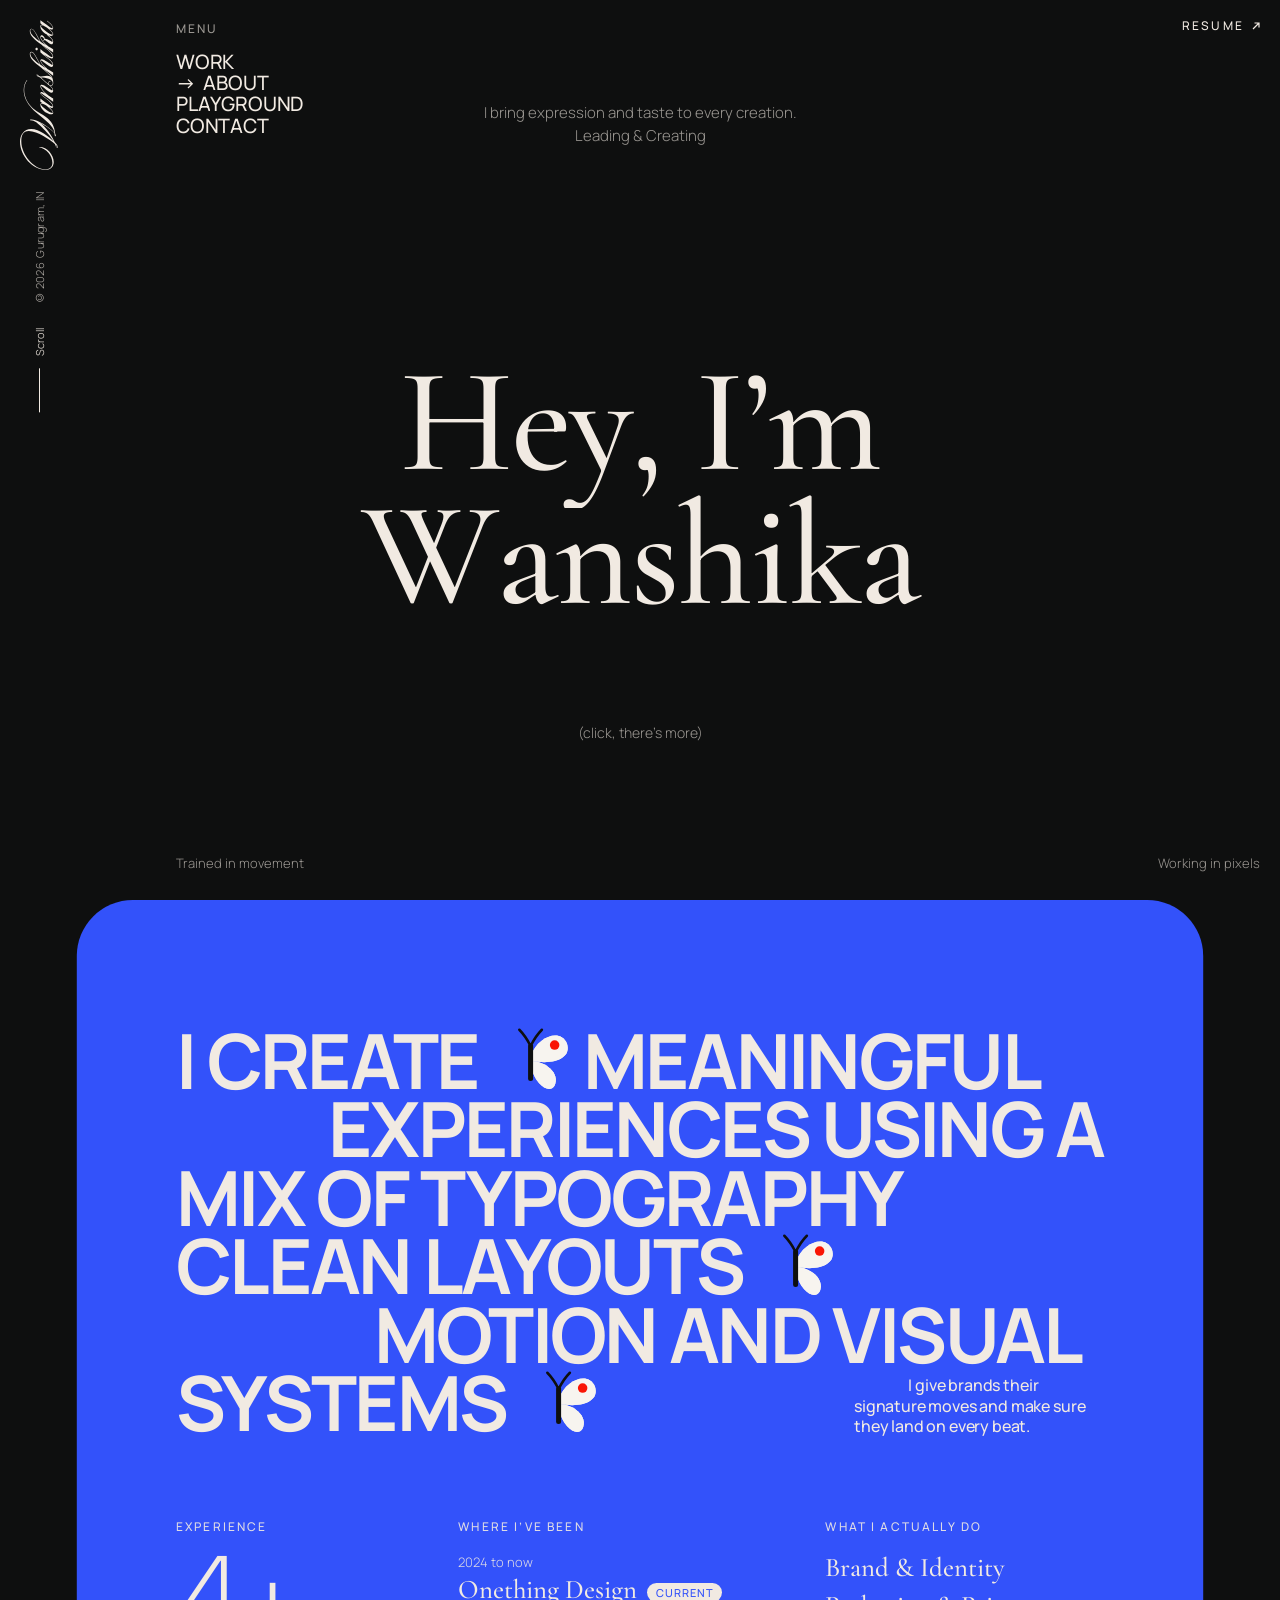
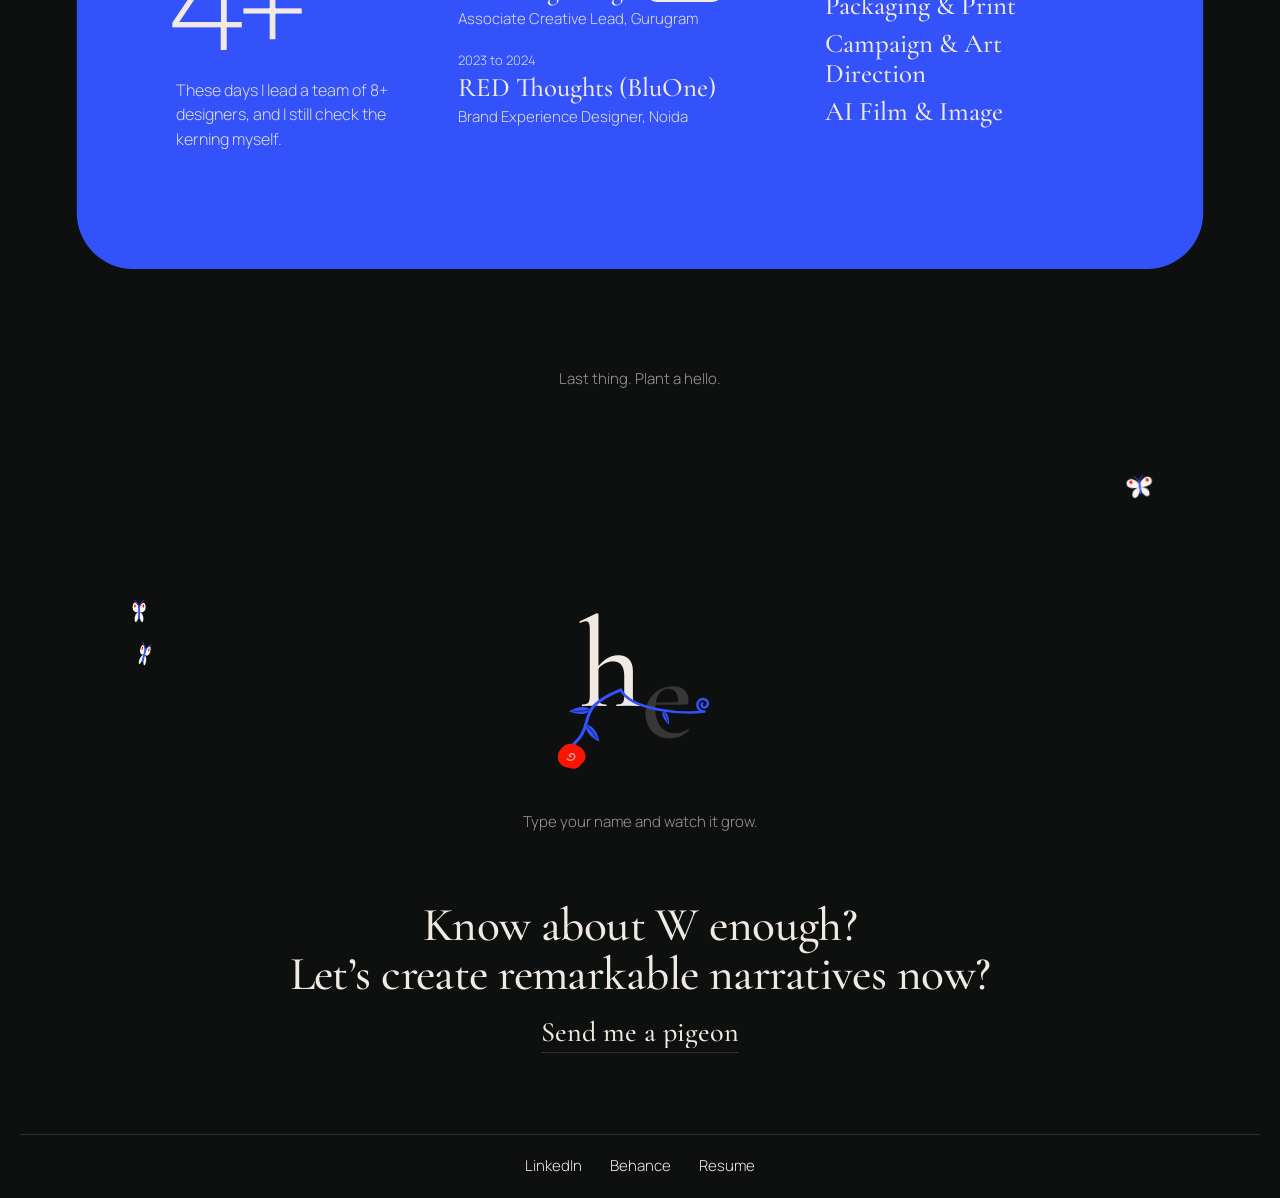
==== about/index.html @ 439b6d02 "New About page, linked from the homepage menu Adds /about with the hero line swap, the blue statemen" ====
<!doctype html>
<html lang="en">
<head>
<meta charset="utf-8">
<meta name="viewport" content="width=device-width, initial-scale=1, viewport-fit=cover">
<title>About Wanshika</title>
<meta name="description" content="Wanshika is a brand and visual identity designer, illustrator and dancer, based in Gurugram.">
<meta name="theme-color" content="#0E0F0F">
<link rel="preconnect" href="https://fonts.googleapis.com">
<link rel="preconnect" href="https://fonts.gstatic.com" crossorigin>
<link href="https://fonts.googleapis.com/css2?family=Cormorant+Garamond:ital,wght@0,400;0,500;1,400;1,500&family=DM+Sans:wght@200;300&family=Manrope:wght@300;400;500;700;800&display=swap" rel="stylesheet">
<style>
:root{
  --ink:#0E0F0F; --cream:#F1EAE2; --stone:#9E9E9E;
  --rose:#F91504; --petal:#FAB3AA; --vine:#3352FA; --rib:#18287F; --wing:#F7F4EF;
  --bg:var(--ink); --fg:var(--cream); --fg2:rgba(241,234,226,.62); --hair:rgba(241,234,226,.14);
  --serif:"Cormorant Garamond", "Iowan Old Style", Georgia, serif;
  --sans:"Manrope", "Helvetica Neue", Arial, sans-serif;
  --thin:"DM Sans", "Manrope", sans-serif;
  --ease:cubic-bezier(.65,0,.35,1); --out:cubic-bezier(.16,1,.3,1);
  --gut:20px; --col:13.75vw;
  color-scheme:dark;
}
*,*::before,*::after{box-sizing:border-box}
html{background:var(--bg)}
body{margin:0; background:var(--bg); color:var(--fg); font-family:var(--sans); font-weight:300; -webkit-font-smoothing:antialiased; overflow-x:hidden}
a{color:inherit; text-decoration:none}
button{font:inherit; color:inherit; background:none; border:0; padding:0; cursor:pointer; text-align:inherit}
:focus-visible{outline:1px solid var(--fg); outline-offset:6px}
p, h2, h3{margin:0}
.sr-only{position:absolute; width:1px; height:1px; overflow:hidden; clip:rect(0 0 0 0); white-space:nowrap}
.lbl{display:flex; align-items:center; gap:12px; font-size:12px; font-weight:500; text-transform:uppercase; letter-spacing:.18em; color:var(--fg2)}

/* ---------- chrome, same as the home page ---------- */
.rail{position:fixed; z-index:60; left:var(--gut); top:var(--gut); width:38px; display:flex; flex-direction:column; align-items:center; gap:22px; color:var(--cream); transition:color .35s}
.rail-mark{display:block; position:relative; width:38px; height:150px; color:inherit}
.rail-mark svg{position:absolute; left:0; top:0; width:150px; height:auto; transform-origin:top left; transform:rotate(-90deg) translateX(-100%)}
.rail-meta, .rail-scroll{writing-mode:vertical-rl; transform:rotate(180deg); font-size:11px; color:inherit; opacity:.7; white-space:nowrap; letter-spacing:.02em; line-height:1}
.rail-scroll{display:flex; align-items:center; gap:12px; opacity:1}
.rail-scroll i{display:block; width:1px; height:44px; background:linear-gradient(180deg, currentColor 50%, transparent 50%); background-size:1px 88px; animation:drip 2.4s var(--ease) infinite}
@keyframes drip{from{background-position:0 44px} to{background-position:0 -44px}}
.navwrap{position:absolute; z-index:60; left:var(--col); top:var(--gut)}
.bignav{margin-top:14px; display:grid; justify-items:start}
.bignav a, .bignav button{font-family:var(--sans); font-weight:500; font-size:clamp(16px,1.55vw,24px); text-transform:uppercase; line-height:1.04; letter-spacing:-.01em}
.bignav .on::before{content:"\2192\00a0\00a0"}
.resume{position:absolute; z-index:60; right:var(--gut); top:var(--gut); font-size:12px; font-weight:500; text-transform:uppercase; letter-spacing:.18em; display:flex; gap:8px; align-items:center}
.resume svg{width:8px; height:8px; transition:transform .5s var(--out)}
.resume:hover svg{transform:translate(2px,-2px)}
.mhead{display:none}
.roll{display:inline-flex; white-space:pre}
.roll .ch{display:inline-block; overflow:hidden; height:1.08em; line-height:1.08}
.roll .ch b{display:block; font-weight:inherit; transition:transform .55s var(--out); transition-delay:calc(var(--i) * 18ms)}
a:hover .roll .ch b, button:hover .roll .ch b, a:focus-visible .roll .ch b, button:focus-visible .roll .ch b{transform:translateY(-100%)}

/* ---------- 1. hero: one line, click it ---------- */
.hero{position:relative; min-height:100svh; display:grid; grid-template-rows:auto 1fr auto; justify-items:center; text-align:center; padding:calc(var(--gut) + 4px) var(--col) 28px}
.intro{margin-top:clamp(40px,8.5vh,88px); max-width:36ch; font-size:15px; line-height:1.55; color:var(--fg2)}
.stage{align-self:center; display:flex; flex-direction:column; align-items:center; padding:20px 0}
.swap{display:block; font-family:var(--serif); font-weight:500; font-size:clamp(44px, min(13.5vw, 16.5vh), 188px); line-height:.9; letter-spacing:-.015em; color:var(--fg)}
.swap-vis{display:flex; flex-direction:column; align-items:center; justify-content:center; min-height:2.9em}
.swap .ln{display:block; overflow:hidden; white-space:nowrap; padding:.07em .06em .12em; margin:-.07em 0 -.12em}
.swap .ch{display:inline-block; transform-origin:0 100%}
.hint{margin-top:18px; font-size:14px; color:var(--fg2); min-height:1.5em}
.corner{position:absolute; bottom:28px; font-size:13px; color:var(--fg2)}
.corner.l{left:var(--col)} .corner.r{right:var(--gut)}

/* ---------- 2. the colour flip ---------- */
.story{--fg:var(--cream); --fg2:rgba(241,234,226,.9); --ix:6vw; --rad:56px; position:relative; z-index:1; background:var(--vine); color:var(--fg); padding:14vh var(--col) 13vh; clip-path:inset(0 var(--ix) round var(--rad)); will-change:clip-path}
/* the statement: big staggered caps with butterflies sitting between the words, and a small note tucked at the end */
.st{position:relative}
.statement{font-family:var(--sans); font-weight:700; font-size:6vw; line-height:.9; letter-spacing:-.035em; text-transform:uppercase}
.statement .sl{display:block; width:max-content; white-space:nowrap}
.statement .i1{padding-left:2em} .statement .i2{padding-left:2.6em}
.bfly{display:inline-block; position:relative; width:1.12em; height:.72em; margin:0 -.04em; vertical-align:baseline; cursor:default}
.bfly svg{position:absolute; left:0; bottom:-.1em; width:100%; height:auto; overflow:visible; animation:hover 3.4s ease-in-out infinite; animation-delay:var(--d,0s)}
.bfly .wing{fill:var(--wing)} .bfly .spot{fill:var(--rose)}
.bfly .bd{fill:none; stroke:var(--ink); stroke-width:2; stroke-linecap:round}
.bfly .an{fill:none; stroke:var(--ink); stroke-width:1; stroke-linecap:round}
/* the one that flies down into the garden: it travels on its own layer, flapping fast */
.bfly.handoff{position:absolute; left:0; top:0; height:auto; margin:0; will-change:transform}
.bfly.handoff svg{position:static; display:block; animation:none}
.bfly.handoff .bd, .bfly.handoff .an{stroke:var(--vine)}
.bfly .wr, .bfly .wl{transform-box:view-box; transform-origin:0 0}
.bfly .wr{animation:flapR 2.6s ease-in-out infinite; animation-delay:var(--d,0s)}
.bfly .wl{animation:flapL 2.6s ease-in-out infinite; animation-delay:var(--d,0s)}
.bfly.fast .wr{animation-duration:.42s} .bfly.fast .wl{animation-duration:.42s}
@keyframes hover{0%,100%{transform:translateY(0) rotate(-7deg)} 50%{transform:translateY(-.09em) rotate(6deg)}}
/* a few quick beats, then a slow rest with the wings open, like they're perched */
@keyframes flapR{0%,36%,100%{transform:scaleX(1)} 6%,18%,30%{transform:scaleX(.16)} 12%,24%{transform:scaleX(1)} 68%{transform:scaleX(.62)}}
@keyframes flapL{0%,36%,100%{transform:scaleX(-1)} 6%,18%,30%{transform:scaleX(-.16)} 12%,24%{transform:scaleX(-1)} 68%{transform:scaleX(-.62)}}
.sub{position:absolute; right:0; bottom:0; width:min(25ch, 27%); font-family:var(--sans); font-weight:500; font-size:clamp(15px,1.25vw,21px); line-height:1.28; letter-spacing:-.01em; text-indent:3.4em}
.facts{display:grid; grid-template-columns:1fr 1.35fr 1.15fr; gap:40px; margin-top:clamp(56px,9vh,100px)}
.facts h3{margin:0 0 18px}
.years{font-family:var(--thin); font-weight:200; font-size:clamp(104px,10.5vw,180px); line-height:.78; letter-spacing:-.05em; margin-left:-.05em}
.years-note{margin-top:20px; max-width:26ch; font-size:16px; line-height:1.55; color:var(--fg2)}
.jobs, .does{list-style:none; margin:0; padding:0}
.jobs li + li{margin-top:22px}
.when{display:block; font-size:13px; color:var(--fg2); margin-bottom:5px}
.co{display:block; font-family:var(--serif); font-weight:500; font-size:clamp(26px,2.1vw,32px); line-height:1.05}
.role{display:block; font-size:15px; color:var(--fg2); margin-top:4px}
.now{display:inline-block; vertical-align:middle; margin-left:10px; font-family:var(--sans); font-size:11px; font-weight:500; letter-spacing:.08em; text-transform:uppercase; padding:4px 9px 3px; border-radius:99px; background:var(--cream); color:var(--vine)}
.does li{font-family:var(--serif); font-weight:500; font-size:clamp(26px,2.1vw,32px); line-height:1.12}
.does li + li{margin-top:8px}

/* ---------- 3. type garden, then goodbye ---------- */
.garden{position:relative; display:flex; flex-direction:column; align-items:center; text-align:center; padding:11vh var(--col) 0}
.g-lead{font-size:15px; color:var(--fg2)}
.bed{position:relative; width:100%; max-width:1180px; height:clamp(260px,46vh,440px); margin-top:6px; display:flex; align-items:flex-end; justify-content:center; cursor:text}
.word{position:relative; z-index:1; display:flex; align-items:center; white-space:nowrap; font-family:var(--serif); font-weight:500; font-size:1em; line-height:1; letter-spacing:-.01em; color:var(--fg); padding-top:.25em}
.gl{display:inline-block}
.gl.sp{width:.26em}
.ph{color:var(--fg2); opacity:.55; font-style:italic; font-weight:400}
.caret{display:inline-block; width:2px; height:.7em; margin-left:.05em; background:var(--cream); opacity:0}
.bed.focus .caret{animation:caret 1.05s steps(1) infinite}
@keyframes caret{0%,55%{opacity:1} 56%,100%{opacity:0}}
.plot{position:relative; font-size:clamp(60px,10vw,160px); margin-bottom:.62em}
.growth{position:absolute; left:0; top:0; width:1px; height:1px; overflow:visible; pointer-events:none; z-index:2}
.growth .stem{fill:none; stroke:var(--vine); stroke-linecap:round; stroke-linejoin:round}
.growth .leaf{fill:var(--vine)}
.growth .rib{fill:none; stroke:var(--rib); stroke-linecap:round}
.growth .petal{fill:var(--rose)}
.growth .line{fill:none; stroke:var(--petal); stroke-linecap:round; stroke-linejoin:round}
.flies{position:absolute; inset:0; width:100%; height:100%; overflow:visible; pointer-events:none; z-index:4}
.flies .wing{fill:var(--wing)}
.flies .spot{fill:var(--rose)}
.flies .body{fill:none; stroke:var(--vine); stroke-width:2; stroke-linecap:round}
.flies .ant{fill:none; stroke:var(--vine); stroke-width:1; stroke-linecap:round}
.g-input{position:absolute; inset:0; z-index:5; width:100%; height:100%; opacity:0; border:0; padding:0; font-size:16px; background:transparent; color:transparent; caret-color:transparent; cursor:text}
.g-hint{margin-top:2px; font-size:15px; color:var(--fg2); min-height:1.5em}
.g-ask{margin-top:clamp(44px,7.5vh,76px); font-family:var(--serif); font-weight:500; font-size:clamp(30px,3.7vw,56px); line-height:1.04; letter-spacing:-.012em}
.pigeon{margin-top:18px; font-family:var(--serif); font-weight:500; font-size:clamp(24px,2.2vw,32px); line-height:1.1; border-bottom:1px solid var(--hair); padding-bottom:4px; transition:border-color .3s}
.pigeon:hover{border-color:var(--fg)}
.gfoot{width:calc(100% + 2 * var(--col) - 2 * var(--gut)); margin-top:clamp(56px,9vh,92px); display:flex; justify-content:center; padding:20px 0 calc(22px + env(safe-area-inset-bottom,0px)); border-top:1px solid var(--hair); font-size:15px}
.gfoot .links{display:flex; gap:28px}

/* ---------- click pops: one mudra per click ---------- */
.pops{position:fixed; inset:0; z-index:150; pointer-events:none; overflow:hidden}
.pop{position:absolute; left:0; top:0; width:clamp(96px,10vw,150px); aspect-ratio:1; background:var(--cream); -webkit-mask:var(--m) center/contain no-repeat; mask:var(--m) center/contain no-repeat}

/* ---------- the cursor: the blinking eyes ---------- */
html.eyes, html.eyes *{cursor:none !important}
#cursor{position:fixed; left:0; top:0; z-index:200; pointer-events:none; width:52px; margin:-11px 0 0 -26px; opacity:0; transition:opacity .3s; display:none}
html.eyes #cursor{display:block}
#cursor.seen{opacity:1}
#cursor .eyes{display:block; width:100%; height:auto; overflow:visible; transform-origin:50% 50%; transform:scale(var(--s,1)); transition:transform .5s var(--out); filter:drop-shadow(0 2px 6px rgba(0,0,0,.45))}
#cursor .white{fill:var(--cream); stroke:var(--ink); stroke-width:1.4}
#cursor .iris{fill:var(--ink)}
#cursor .glint{fill:var(--cream)}
#cursor .lid{transform-box:fill-box; transform-origin:50% 50%; transition:transform .25s var(--out)}
#cursor.blink .lid{animation:blink .2s ease-in-out}
@keyframes blink{0%,100%{transform:scaleY(var(--open,1))} 45%,55%{transform:scaleY(.06)}}
#cursor .pupil{transition:r .3s var(--out)}
#cursor span{position:absolute; left:50%; top:100%; translate:-50% 0; margin-top:18px; font-size:12px; font-weight:500; letter-spacing:.06em; text-transform:uppercase; color:var(--ink); background:var(--cream); padding:5px 10px 4px; border-radius:99px; opacity:0; transition:opacity .3s, margin .4s var(--out); white-space:nowrap}
#cursor.mail span{text-transform:none; letter-spacing:.01em; font-size:13px}
#cursor.say{--s:1.3} #cursor.say span{opacity:1; margin-top:26px}
#cursor.link{--s:1.25; --open:.55} #cursor.link .lid{transform:scaleY(.55)}
#cursor.down{--s:.85}
@media (hover:none), (pointer:coarse){ #cursor{display:none !important} }

/* ---------- phones ---------- */
@media (max-width:820px){
  :root{--col:var(--gut)}
  .rail, .navwrap, .resume{display:none}
  .mhead{display:flex; position:absolute; z-index:60; left:var(--gut); right:var(--gut); top:calc(16px + env(safe-area-inset-top,0px)); justify-content:space-between; align-items:center}
  .mhead .mmark{width:108px; color:var(--fg)} .mhead .mmark svg{display:block; width:100%; height:auto}
  .mhead nav{display:flex; gap:20px; font-size:14px; font-weight:500; text-transform:uppercase; letter-spacing:.08em}
  .hero{padding-top:64px}
  .intro{margin-top:40px}
  .corner{bottom:20px; font-size:12px}
  .story{padding:12vh var(--gut) 11vh}
  .sub{position:static; width:auto; max-width:24ch; margin:26px 0 0 auto; font-size:16px}
  .statement .i1{padding-left:1em} .statement .i2{padding-left:1.3em}
  .facts{grid-template-columns:1fr; gap:44px}
  .garden{padding-top:9vh}
  .bed{height:clamp(230px,36vh,320px)}
  .gfoot{width:100%}
}

@media (prefers-reduced-motion: reduce){
  *,*::before,*::after{transition-duration:.01ms !important; animation:none !important; transition-delay:0s !important}
}
</style>
<style>.m-suchi{--m:url([data-uri])}
.m-shikhara{--m:url([data-uri])}
.m-pushpaputa{--m:url([data-uri])}
.m-green{--m:url([data-uri])}
.m-kapittha{--m:url([data-uri])}
.m-arala{--m:url([data-uri])}
.m-cross{--m:url([data-uri])}
.m-mukula{--m:url([data-uri])}
</style>
</head>
<body>

<div class="rail">
  <a href="/" class="rail-mark" aria-label="Wanshika, back to work" data-wm></a>
  <span class="rail-meta">&copy; 2026 &nbsp;Gurugram, IN</span>
  <span class="rail-scroll" aria-hidden="true"><i></i>Scroll</span>
</div>

<div class="navwrap">
  <span class="lbl">Menu</span>
  <nav class="bignav" aria-label="Main">
    <a href="/"><span class="roll" data-roll="Work"></span></a>
    <a href="#top" class="on" aria-current="page">About</a>
    <button type="button" class="soon" data-cursor="Soon"><span class="roll" data-roll="Playground"></span></button>
    <a href="#contact"><span class="roll" data-roll="Contact"></span></a>
  </nav>
</div>
<a class="resume" href="#" data-link="resume"><span class="roll" data-roll="Resume"></span><svg viewBox="0 0 8 8" fill="none" stroke="currentColor" stroke-width="1.2" aria-hidden="true"><path d="M1 7 7 1M2.5 1H7v4.5"/></svg></a>

<div class="mhead">
  <a href="/" class="mmark" aria-label="Wanshika, back to work" data-wm></a>
  <nav aria-label="Main"><a href="/">Work</a><a href="#" data-link="resume">Resume</a></nav>
</div>

<main>

  <section class="hero" id="top" aria-label="Hello">
    <p class="intro">I bring expression and taste to every creation.<br>Leading &amp; Creating</p>
    <div class="stage">
      <button type="button" class="swap" id="swap" data-cursor="Click" aria-describedby="hint">
        <span class="swap-vis" id="swapVis" aria-hidden="true"></span>
        <span class="sr-only" id="swapLive" aria-live="polite">Hey, I’m Wanshika</span>
      </button>
      <p class="hint" id="hint">(click, there’s more)</p>
    </div>
    <p class="corner l">Trained in movement</p>
    <p class="corner r">Working in pixels</p>
  </section>

  <section class="story" id="story" aria-labelledby="statement">
    <div class="st">
      <h2 class="statement" id="statement">
        <span class="sr-only">I create meaningful experiences using a mix of typography, clean layouts, motion and visual systems.</span>
        <span aria-hidden="true">
          <span class="sl">I create <span class="bfly" data-bfly style="--d:-.3s"></span> meaningful</span>
          <span class="sl i1">experiences using a</span>
          <span class="sl">mix of typography</span>
          <span class="sl">clean layouts <span class="bfly" data-bfly style="--d:-1.4s"></span></span>
          <span class="sl i2">motion and visual</span>
          <span class="sl">systems <span class="bfly" data-bfly style="--d:-2.1s"></span></span>
        </span>
      </h2>
      <p class="sub">I give brands their signature moves and make sure they land on every beat.</p>
    </div>

    <div class="facts">
      <div>
        <h3 class="lbl">Experience</h3>
        <p class="years" aria-label="4 plus years">4+</p>
        <p class="years-note">These days I lead a team of 8+ designers, and I still check the kerning myself.</p>
      </div>
      <div>
        <h3 class="lbl">Where I’ve been</h3>
        <ul class="jobs">
          <li><span class="when">2024 to now</span><span class="co">Onething Design<span class="now">Current</span></span><span class="role">Associate Creative Lead, Gurugram</span></li>
          <li><span class="when">2023 to 2024</span><span class="co">RED Thoughts (BluOne)</span><span class="role">Brand Experience Designer, Noida</span></li>
        </ul>
      </div>
      <div>
        <h3 class="lbl">What I actually do</h3>
        <ul class="does">
          <li>Brand &amp; Identity</li>
          <li>Packaging &amp; Print</li>
          <li>Campaign &amp; Art Direction</li>
          <li>AI Film &amp; Image</li>
        </ul>
      </div>
    </div>
  </section>

  <section class="garden" id="contact" aria-labelledby="gAsk">
    <p class="g-lead">Last thing. Plant a hello.</p>
    <div class="bed" id="bed" data-cursor="Type">
      <div class="plot" id="plot">
        <div class="word" id="word" aria-hidden="true"><span class="caret" id="caret"></span></div>
        <svg class="growth" id="growth" aria-hidden="true"></svg>
      </div>
      <svg class="flies" id="flies" aria-hidden="true"></svg>
      <input class="g-input" id="gInput" type="text" maxlength="16" autocomplete="off" autocapitalize="words" spellcheck="false" enterkeyhint="send" aria-label="Type your name and watch it grow">
    </div>
    <p class="g-hint" id="gHint" aria-live="polite">Type your name and watch it grow.</p>
    <h2 class="g-ask" id="gAsk">Know about W enough?<br>Let’s create remarkable narratives now?</h2>
    <a class="pigeon" id="pigeon" href="mailto:arorawanshika@gmail.com" data-cursor="arorawanshika@gmail.com"><span class="roll" data-roll="Send me a pigeon"></span></a>
    <footer class="gfoot">
      <div class="links"><a href="#" data-link="linkedin"><span class="roll" data-roll="LinkedIn"></span></a><a href="#" data-link="behance"><span class="roll" data-roll="Behance"></span></a><a href="#" data-link="resume"><span class="roll" data-roll="Resume"></span></a></div>
    </footer>
  </section>

</main>

<div class="pops" id="pops" aria-hidden="true"></div>

<div id="cursor" aria-hidden="true">
  <svg class="eyes" viewBox="0 0 64 28">
    <defs>
      <clipPath id="eyeL"><path d="M3 14Q16 1 29 14Q16 27 3 14Z"/></clipPath>
      <clipPath id="eyeR"><path d="M35 14Q48 1 61 14Q48 27 35 14Z"/></clipPath>
    </defs>
    <g class="lid">
      <path class="white" d="M3 14Q16 1 29 14Q16 27 3 14Z"/>
      <g clip-path="url(#eyeL)"><g class="look"><circle class="iris pupil" cx="16" cy="14" r="5.4"/><circle class="glint" cx="17.9" cy="12.1" r="1.5"/></g></g>
    </g>
    <g class="lid">
      <path class="white" d="M35 14Q48 1 61 14Q48 27 35 14Z"/>
      <g clip-path="url(#eyeR)"><g class="look"><circle class="iris pupil" cx="48" cy="14" r="5.4"/><circle class="glint" cx="49.9" cy="12.1" r="1.5"/></g></g>
    </g>
  </svg>
  <span>Click</span>
</div>

<template id="wmTpl"><svg viewBox="0 0 682 173" fill="none" xmlns="http://www.w3.org/2000/svg" aria-hidden="true"><path fill="currentColor" d="M103.505 170.566C105.676 170.566 109.789 167.253 114.473 162.455C114.016 162.684 113.33 162.912 112.873 163.026L111.845 163.369C109.56 164.169 102.706 166.911 102.706 169.995C102.706 170.452 103.048 170.566 103.505 170.566ZM157.2 161.655C158.799 161.655 160.856 160.856 163.255 159.256C160.742 159.485 156.172 160.056 156.172 161.427C156.172 161.655 156.857 161.655 157.2 161.655ZM128.182 -6.43298e-05C158.228 -6.43298e-05 186.218 17.365 186.218 50.7243C186.218 88.3106 149.888 132.637 131.152 152.402C151.716 140.977 177.193 116.986 193.644 100.649C211.809 82.8269 226.318 64.7764 226.318 48.8964C226.318 48.211 226.089 46.7258 225.975 45.1264L228.031 44.8979C228.831 47.6397 229.06 50.2673 229.06 53.1235C229.06 74.4871 209.638 105.219 199.013 121.441C194.444 128.182 180.963 146.461 169.881 156.629C185.647 154.23 199.47 143.719 212.608 130.695C225.175 118.357 235.457 105.219 245.511 92.6519C265.389 67.6325 288.238 41.1278 320.112 26.2761C333.136 20.6781 349.13 16.7938 363.525 16.7938C379.633 16.7938 395.627 21.3636 409.451 31.5313L407.966 33.1307C394.828 23.3057 379.176 18.9645 363.411 18.9645C348.902 18.9645 334.278 22.7345 321.026 28.6752C288.124 43.2985 270.644 70.717 255.564 95.1653C250.994 102.705 245.739 110.931 240.827 117.9C223.119 142.234 197.3 158.342 166.796 159.256C163.141 161.998 159.942 163.712 157.314 163.712C155.943 163.712 154.001 163.255 154.001 161.427C154.001 157.657 162.227 157.2 165.083 157.086H166.111C177.764 147.489 193.073 126.354 197.3 120.185C202.098 112.873 209.981 100.421 215.921 88.8819C211.694 95.6223 206.553 102.248 200.499 108.189C182.334 126.125 149.774 148.632 125.669 158.228C120.985 162.912 109.903 172.623 103.505 172.623C101.906 172.623 100.535 171.709 100.535 169.995C100.535 165.768 107.275 162.569 111.045 161.198C113.216 160.399 115.615 159.599 117.9 158.571C135.151 138.807 176.85 78.5999 176.85 40.4424C176.85 13.0238 155.258 5.94064 129.896 5.94064C71.4026 5.94064 2.62768 61.9202 2.62768 118.014C2.62768 135.722 15.0803 147.375 32.5596 147.375C63.8625 147.375 98.25 119.042 103.048 86.9397L104.191 87.054V88.4249C104.191 88.8819 104.305 89.2246 104.305 89.5673C104.305 123.384 68.4323 153.43 35.8727 153.43C15.7658 153.43 6.84334e-05 140.406 6.84334e-05 118.014C6.84334e-05 57.6932 63.8625 -6.43298e-05 128.182 -6.43298e-05ZM311.852 133.323C314.822 129.896 318.364 125.668 321.334 121.898L322.819 123.612C319.849 127.382 316.536 131.723 313.565 134.808C305.568 143.719 297.228 150.802 290.374 150.802C284.319 150.802 282.377 147.946 282.377 143.833C282.377 140.634 283.976 136.407 285.918 132.295C281.577 137.207 277.236 141.663 273.009 144.976C268.325 148.632 264.212 151.031 260.785 151.031C255.529 151.031 253.359 146.689 253.359 141.434C253.359 133.666 258.614 121.784 263.983 113.559C272.552 102.248 285.347 92.4234 296.657 92.4234C301.227 92.4234 303.855 94.5941 303.855 99.0496C303.855 99.9635 303.74 101.334 303.512 102.705L310.367 92.6519H324.99L311.852 110.017C306.14 117.557 300.542 125.326 295.286 132.98C292.887 136.407 288.546 142.919 288.546 146.461C288.546 147.603 289.231 148.403 290.945 148.403C296.771 148.403 304.197 141.891 311.852 133.323ZM271.752 143.262C276.55 139.264 281.92 133.78 286.946 127.611C291.174 122.698 294.944 116.872 297.8 111.388C299.628 107.961 301.684 103.391 301.684 99.0496C301.684 97.2217 300.884 94.9368 298.599 94.9368C291.859 94.9368 279.863 110.817 272.78 120.527C265.012 131.609 258.957 142.691 258.957 147.146C258.957 148.289 259.756 148.746 260.785 148.746C263.526 148.746 267.411 146.689 271.752 143.262ZM393.756 121.898L395.241 123.612L392.271 127.382C389.643 130.695 386.901 134.008 384.274 136.864C376.733 144.861 369.422 150.802 362.91 150.802C354.57 150.802 351.714 147.832 351.714 143.148C351.714 137.093 358.226 128.068 365.081 119.271L370.222 112.759C376.276 105.219 381.532 98.5926 381.532 95.8508C381.532 95.1653 380.96 94.9368 380.275 94.9368C374.449 94.9368 365.309 102.363 360.739 106.247C353.313 112.987 345.316 122.013 340.975 127.039L340.29 127.839V127.725C334.349 137.321 328.065 146.575 325.095 150.802H310.7L311.843 148.974L317.555 141.091L332.064 121.213C338.347 112.188 345.545 101.563 347.715 97.7929C348.058 97.2217 348.515 96.0792 348.515 95.508C348.515 95.2795 348.287 94.9368 347.715 94.9368C345.431 94.9368 340.518 100.649 334.463 108.532L321.896 124.755L320.411 123.041C322.239 120.756 324.295 118.014 326.009 115.729L332.864 107.047C339.033 99.1638 344.174 92.6519 348.401 92.6519C352.057 92.6519 354.227 95.051 354.227 98.8211C354.227 102.134 350.914 109.332 346.573 117.329C350.229 113.33 355.027 108.418 359.597 104.419C364.624 99.9635 373.649 92.6519 380.96 92.6519C384.502 92.6519 387.358 94.9368 387.358 98.8211C387.358 104.876 381.303 114.93 375.02 124.526C373.992 126.011 372.963 127.496 372.049 128.982C366.794 136.979 362.11 144.062 362.11 147.146C362.11 147.946 362.453 148.403 363.367 148.403C368.736 148.403 375.591 142.919 382.56 135.265C386.101 131.381 390.214 126.468 393.756 121.898ZM395.445 151.259C389.39 151.259 381.85 148.175 381.85 140.292C381.85 134.123 386.991 127.839 393.96 127.839C399.558 127.839 404.128 131.381 404.128 138.578H402.072C402.072 132.752 398.187 129.896 393.96 129.896C388.705 129.896 384.021 134.808 384.021 140.292C384.021 144.976 388.134 149.089 395.445 149.089C414.067 149.089 420.008 116.415 420.351 95.508C417.951 98.1356 415.552 100.992 413.153 103.505L394.303 124.755L392.818 123.041C400.129 114.473 405.727 108.189 410.64 102.82L420.579 91.738C421.15 84.1979 427.091 75.4011 432.689 75.4011C433.717 75.4011 434.288 76.0865 434.288 77.229C434.288 79.8566 430.747 83.9694 427.776 87.7394C426.52 89.2246 425.606 90.5955 424.692 91.8522C424.806 95.508 425.492 100.535 426.177 105.219C427.091 111.045 428.005 117.557 428.005 123.384C428.005 131.381 423.892 139.949 417.723 145.204C424.349 141.891 431.318 135.836 435.774 130.809L439.429 126.582L443.428 121.898L444.913 123.612C443.085 125.897 440.686 128.639 438.744 130.809L437.487 132.295C425.949 144.861 417.266 151.259 395.445 151.259ZM426.177 86.3685C428.576 83.2839 431.889 79.2854 432.232 77.6859C429.49 78.0287 425.72 83.5124 424.92 88.0822C425.377 87.6252 425.72 86.9397 426.177 86.3685ZM477.766 93.6801L477.995 93.5659C475.71 96.9932 473.425 100.877 470.569 105.562L464.171 116.072C467.713 112.302 471.711 108.075 475.938 104.419C481.079 99.9635 490.105 92.6519 497.416 92.6519C500.844 92.6519 503.814 94.9368 503.814 98.8211C503.814 104.762 497.988 114.358 491.933 123.726L489.191 127.953C483.821 136.179 478.566 144.176 478.452 147.261C478.452 148.06 478.909 148.403 479.823 148.403C484.735 148.403 491.476 143.262 497.988 136.407C501.758 132.409 506.213 126.925 510.212 121.898L511.697 123.612C507.812 128.41 503.357 134.008 499.587 137.893C492.732 145.09 485.306 150.802 479.251 150.802C471.254 150.802 468.17 148.06 468.17 143.605C468.17 136.864 475.024 127.611 481.879 118.7L486.335 113.102C491.476 106.59 497.873 98.2499 497.873 95.8508C497.873 95.1653 497.302 94.9368 496.731 94.9368C490.904 94.9368 481.765 102.363 477.195 106.247C470.34 112.416 463.829 119.728 459.373 124.64V124.526C454.346 134.008 448.748 143.376 443.379 150.802H428.527L431.155 147.603C438.124 138.235 445.207 127.725 451.947 117.443C455.489 112.073 456.86 110.246 460.63 104.533C456.974 108.532 453.432 112.987 449.776 117.557L447.492 120.413L446.349 121.898V121.784C445.778 122.584 444.521 123.955 443.95 124.755L442.465 123.041L447.492 116.757C453.775 109.103 460.173 100.992 465.085 97.1074C487.591 64.7764 508.498 44.5551 526.092 44.5551C530.776 44.5551 537.516 45.5833 537.516 51.8668C537.516 60.5493 523.35 68.8891 516.381 72.7734L498.673 82.3699C491.133 86.3685 483.707 90.2528 477.766 93.6801ZM515.467 71.0598C520.951 68.0894 535.46 59.7496 535.46 51.7525C535.46 48.4394 531.575 46.9543 528.376 46.9543C513.639 46.9543 492.961 70.8313 480.508 89.9101C486.792 86.3685 494.332 82.3699 501.986 78.2572C506.556 75.7438 511.354 73.3447 515.467 71.0598ZM550.307 70.2601C553.506 70.2601 556.019 72.545 556.019 75.5153C556.019 78.5999 553.506 80.8848 550.307 80.8848C547.108 80.8848 544.595 78.5999 544.595 75.5153C544.595 72.545 547.108 70.2601 550.307 70.2601ZM535.227 92.6519H549.85L544.709 99.3923C542.081 102.82 539.339 106.247 536.712 109.789C531 117.443 525.287 125.211 520.032 132.98C517.633 136.407 513.292 142.805 513.292 146.232C513.292 147.603 513.977 148.403 516.719 148.403C522.546 148.403 531 141.777 538.997 133.209C541.967 129.896 545.509 125.897 548.593 121.898L550.078 123.612C547.108 127.268 543.795 131.381 540.71 134.694C532.142 143.833 523.117 150.802 516.262 150.802C509.179 150.802 507.123 147.946 507.123 143.948C507.123 139.606 509.864 133.666 512.378 128.982C515.805 122.584 518.775 117.443 527.23 104.533C524.031 108.303 520.718 112.416 517.519 116.415L510.778 124.755L509.293 123.041C518.775 111.388 530.543 97.1074 535.227 92.6519ZM573.377 109.674L567.893 118.814C571.892 114.473 577.147 108.875 582.174 104.419C587.201 100.078 596.454 92.6519 603.423 92.6519C610.164 92.6519 612.791 95.2795 612.791 98.7069C612.791 104.533 604.451 112.645 596.683 112.645C596.112 112.645 596.569 112.759 595.997 112.645C596.34 113.33 596.454 114.13 596.454 114.93C596.454 120.299 593.027 127.268 589.828 132.866L587.315 137.207C585.03 141.32 582.859 144.861 582.859 146.918C582.859 147.832 583.545 148.403 585.03 148.403C590.057 148.403 596.34 143.491 602.966 136.636C606.965 132.409 611.192 127.268 615.419 121.898L616.904 123.612C612.449 129.21 608.107 134.58 604.68 138.235C597.597 145.547 590.856 150.802 584.459 150.802C574.634 150.802 571.321 147.946 571.321 143.833C571.435 139.378 575.548 133.437 580.117 127.725L582.859 124.298C587.315 118.928 591.313 113.901 591.428 111.274C589.828 110.246 588.115 108.532 586.744 106.247L588 104.99C589.828 108.075 592.227 109.103 594.055 109.103C599.653 109.103 605.594 101.22 605.594 96.9932C605.594 95.6223 604.794 94.9368 603.195 94.9368C596.797 94.9368 588.115 102.02 583.316 106.247C576.005 112.987 567.779 122.127 563.552 127.039L562.981 127.611V127.382C558.297 135.95 553.27 144.29 548.586 150.802H533.734L536.362 147.603C543.331 138.235 550.414 127.725 557.154 117.443C560.696 112.073 562.067 110.246 565.837 104.533C562.181 108.532 558.64 112.987 554.984 117.557L552.699 120.413L551.556 121.898V121.784C550.985 122.584 549.729 123.955 549.157 124.755L547.672 123.041L552.699 116.757C558.982 109.103 565.38 100.992 570.292 97.1074C592.799 64.7764 613.705 44.5551 631.299 44.5551C635.983 44.5551 642.723 45.5833 642.723 51.8668C642.723 60.5493 628.557 68.8891 621.588 72.7734L603.88 82.3699C596.34 86.3685 588.914 90.2528 582.974 93.6801L583.202 93.5659C580.574 97.4502 577.261 103.162 573.377 109.674ZM620.674 71.0598C626.158 68.0894 640.667 59.7496 640.667 51.7525C640.667 48.4394 636.783 46.9543 633.584 46.9543C618.846 46.9543 598.168 70.8313 585.715 89.9101C591.999 86.3685 599.539 82.3699 607.193 78.2572C611.763 75.7438 616.561 73.3447 620.674 71.0598ZM668.195 133.323C671.166 129.896 674.707 125.668 677.677 121.898L679.163 123.612C676.192 127.382 672.879 131.723 669.909 134.808C661.912 143.719 653.572 150.802 646.717 150.802C640.662 150.802 638.72 147.946 638.72 143.833C638.72 140.634 640.32 136.407 642.262 132.295C637.92 137.207 633.579 141.663 629.352 144.976C624.668 148.632 620.555 151.031 617.128 151.031C611.873 151.031 609.702 146.689 609.702 141.434C609.702 133.666 614.957 121.784 620.327 113.559C628.895 102.248 641.691 92.4234 653.001 92.4234C657.57 92.4234 660.198 94.5941 660.198 99.0496C660.198 99.9635 660.084 101.334 659.855 102.705L666.71 92.6519H681.333L668.195 110.017C662.483 117.557 656.885 125.326 651.63 132.98C649.231 136.407 644.889 142.919 644.889 146.461C644.889 147.603 645.575 148.403 647.288 148.403C653.115 148.403 660.541 141.891 668.195 133.323ZM628.095 143.262C632.894 139.264 638.263 133.78 643.29 127.611C647.517 122.698 651.287 116.872 654.143 111.388C655.971 107.961 658.027 103.391 658.027 99.0496C658.027 97.2217 657.228 94.9368 654.943 94.9368C648.202 94.9368 636.207 110.817 629.124 120.527C621.355 131.609 615.3 142.691 615.3 147.146C615.3 148.289 616.1 148.746 617.128 148.746C619.87 148.746 623.754 146.689 628.095 143.262Z"/></svg></template>

<script>
(() => {
const EMAIL = "arorawanshika@gmail.com";
const LINKS = { resume:"https://drive.google.com/file/d/1yTbvsYRTRa3aCtqcQZ8OAuRPrxXg-7_t/view?usp=sharing", linkedin:"https://www.linkedin.com/in/wanshika-arora-749b78248", behance:"https://www.behance.net/wanshikaarora" };
const reduce = matchMedia("(prefers-reduced-motion: reduce)").matches;
const OUT = "cubic-bezier(.16,1,.3,1)", EASE = "cubic-bezier(.65,0,.35,1)";
const root = document.documentElement;
const $ = (s, r = document) => r.querySelector(s);
const esc = c => c === "&" ? "&amp;" : c === "<" ? "&lt;" : c === ">" ? "&gt;" : c;

/* ---------- wordmark, letter rolls, links ---------- */
const wm = $("#wmTpl").innerHTML;
document.querySelectorAll("[data-wm]").forEach(el => el.innerHTML = wm);
const roll = t => [...t].map((c, i) => { const ch = c === " " ? "&nbsp;" : esc(c); return `<span class="ch" style="--i:${i}"><b>${ch}</b><b>${ch}</b></span>`; }).join("");
document.querySelectorAll("[data-roll]").forEach(el => { el.innerHTML = roll(el.dataset.roll); el.setAttribute("aria-label", el.dataset.roll); });
document.querySelectorAll("[data-link]").forEach(a => { a.href = LINKS[a.dataset.link]; a.target = "_blank"; a.rel = "noopener"; });

/* playground isn't built yet */
document.querySelectorAll(".soon").forEach(b => b.addEventListener("click", () => {
  const r = b.querySelector(".roll"); if (b._t) return;
  r.innerHTML = roll("Soon, promise"); b._t = setTimeout(() => { r.innerHTML = roll("Playground"); b._t = null; }, 1600);
}));

/* ---------- the statement: butterflies between the words, sized so the longest line fills the width ---------- */
const WING = '<path class="wing" d="M0 -1C3 -9 12 -12 14.5 -6C16.5 0 9 2.5 1 1Z"/><path class="wing" d="M0 1C6 1 12 6 9.5 11C7.5 14 2 11 0 3Z"/><circle class="spot" cx="9.6" cy="-5.4" r="1.9"/>';
document.querySelectorAll("[data-bfly]").forEach(b => {
  b.innerHTML = `<svg viewBox="-17 -13 34 28"><g class="wr">${WING}</g><g class="wl">${WING}</g><path class="bd" d="M0 -5L0 8"/><path class="an" d="M0 -5Q-2 -9 -4.5 -11.5M0 -5Q2 -9 4.5 -11.5"/></svg>`;
  /* say hi and it takes a quick lap, then settles back on its word */
  b.addEventListener("pointerenter", () => {
    if (reduce || b._busy) return; b._busy = true; b.classList.add("fast");
    const s = Math.random() < .5 ? -1 : 1, svgEl = b.firstChild;
    svgEl.animate([
      { translate:"0 0" }, { translate:`${s * .5}em -.9em` }, { translate:`${s * 1.1}em -.35em` }, { translate:`${s * .4}em -1.1em` }, { translate:"0 0" }
    ], { duration:1500, easing:"cubic-bezier(.45,0,.25,1)", composite:"add" }).onfinish = () => { b.classList.remove("fast"); b._busy = false; };
  });
});
const statement = $("#statement"), stLines = [...statement.querySelectorAll(".sl")];
function fitStatement(){
  statement.style.fontSize = "100px";
  const widest = Math.max(...stLines.map(l => l.offsetWidth));
  statement.style.fontSize = Math.min(190, 100 * statement.clientWidth / widest).toFixed(2) + "px";
}
fitStatement(); document.fonts.ready.then(fitStatement); addEventListener("resize", fitStatement);

/* ---------- the colour flip: the blue section opens like a curtain as it reaches you ---------- */
const story = $("#story"), themeMeta = document.querySelector('meta[name="theme-color"]');
const clamp01 = v => Math.max(0, Math.min(1, v));
const easeIO = t => t < .5 ? 2 * t * t : 1 - Math.pow(-2 * t + 2, 2) / 2;
let curtainQueued = false;
function curtain(){
  curtainQueued = false;
  const r = story.getBoundingClientRect(), vh = innerHeight;
  const tin = clamp01((vh - r.top) / (vh * .75));
  const tout = clamp01(r.bottom / (vh * .75));
  const t = reduce ? 1 : easeIO(Math.min(tin, tout));
  story.style.setProperty("--ix", ((1 - t) * 6).toFixed(3) + "vw");
  story.style.setProperty("--rad", ((1 - t) * 56).toFixed(1) + "px");
  themeMeta.content = r.top <= 0 && r.bottom > 0 ? "#3352FA" : "#0E0F0F";
}
addEventListener("scroll", () => { if (!curtainQueued){ curtainQueued = true; requestAnimationFrame(curtain); } }, {passive:true});
addEventListener("resize", curtain); curtain();

/* ---------- hero: click the line, it changes (and a hand pops out) ---------- */
const PHRASES = [
  { l:["Hey, I’m","Wanshika"],                 h:"(click, there’s more)" },
  { l:["It’s W","not V"],                      h:"(I will notice)" },
  { l:["Designer,","Illustrator,","Dancer"],   h:"(in no particular order)" },
  { l:["Makes Brands","that Move"],            h:"(that’s the gist. click to start over)" }
];
const swap = $("#swap"), vis = $("#swapVis"), live = $("#swapLive"), hint = $("#hint");
let pi = 0, busy = false;
const lineHTML = l => `<span class="ln">${[...l].map(c => `<span class="ch">${c === " " ? "&nbsp;" : esc(c)}</span>`).join("")}</span>`;
function render(p){ vis.innerHTML = p.l.map(lineHTML).join(""); }
function charsIn(){
  if (reduce) return;
  vis.querySelectorAll(".ln").forEach((ln, li) => [...ln.children].forEach((ch, ci) =>
    ch.animate([{ transform:"translateY(112%) rotate(7deg)" }, { transform:"none" }],
      { duration:950, delay:li * 90 + ci * 24, easing:OUT, fill:"backwards" })));
}
function charsOut(){
  if (reduce) return Promise.resolve();
  const anims = [];
  vis.querySelectorAll(".ln").forEach((ln, li) => [...ln.children].forEach((ch, ci) =>
    anims.push(ch.animate([{ transform:"none" }, { transform:"translateY(-112%) rotate(-5deg)" }],
      { duration:420, delay:li * 45 + ci * 12, easing:EASE, fill:"forwards" }).finished)));
  return Promise.all(anims);
}
const MUDRAS = ["suchi","shikhara","pushpaputa","green","kapittha","arala","cross","mukula"];
let mi = 0;
const pops = $("#pops");
function pop(x, y){
  if (reduce) return;
  const el = document.createElement("div");
  el.className = "pop m-" + MUDRAS[mi++ % MUDRAS.length];
  el.style.left = x + "px"; el.style.top = y + "px";
  pops.appendChild(el);
  const r = (Math.random() * 2 - 1) * 12, s = Math.random() < .5 ? -1 : 1;
  el.animate([
    { transform:`translate(-50%,-50%) scale(.15) rotate(${r - 40 * s}deg)`, opacity:0 },
    { transform:`translate(-50%,-88%) scale(1) rotate(${r + 10 * s}deg)`, opacity:1, offset:.22 },
    { transform:`translate(-50%,-94%) scale(1) rotate(${r - 9 * s}deg)`, opacity:1, offset:.42 },
    { transform:`translate(-50%,-99%) scale(1) rotate(${r + 6 * s}deg)`, opacity:1, offset:.6 },
    { transform:`translate(-50%,-185%) scale(.82) rotate(${r}deg)`, opacity:0 }
  ], { duration:1600, easing:"cubic-bezier(.22,1,.36,1)" }).onfinish = () => el.remove();
}
function setHint(text){
  if (reduce){ hint.textContent = text; return; }
  hint.animate([{ opacity:1 }, { opacity:0 }], { duration:180, fill:"forwards" }).onfinish = () => {
    hint.textContent = text; hint.animate([{ opacity:0 }, { opacity:1 }], { duration:400, fill:"forwards" });
  };
}
swap.addEventListener("click", async (e) => {
  let x = e.clientX, y = e.clientY;
  if (!x && !y){ const b = swap.getBoundingClientRect(); x = b.left + b.width / 2; y = b.top + b.height / 2; }
  pop(x, y);
  if (busy) return; busy = true;
  await charsOut();
  pi = (pi + 1) % PHRASES.length;
  render(PHRASES[pi]); charsIn();
  live.textContent = PHRASES[pi].l.join(" ");
  setHint(PHRASES[pi].h);
  setTimeout(() => busy = false, reduce ? 0 : 380);
});
render(PHRASES[0]);
document.fonts.ready.then(charsIn);

/* ---------- cursor: the same blinking eyes as the home page ---------- */
const cursor = $("#cursor"), label = cursor.querySelector("span"), looks = [...cursor.querySelectorAll(".look")];
const fine = matchMedia("(hover:hover) and (pointer:fine)");
const syncEyes = () => root.classList.toggle("eyes", fine.matches);
fine.addEventListener("change", syncEyes); syncEyes();
let mx = innerWidth / 2, my = innerHeight / 2, cx = mx, cy = my, lx = 0, ly = 0;
function eyeState(el){
  const say = el && el.closest ? el.closest("[data-cursor]") : null;
  const link = !say && el && el.closest ? el.closest("a,button") : null;
  if (say && label.textContent !== say.dataset.cursor){ label.textContent = say.dataset.cursor; cursor.classList.toggle("mail", say.dataset.cursor.includes("@")); }
  cursor.classList.toggle("say", !!say); cursor.classList.toggle("link", !!link);
}
addEventListener("pointermove", e => { mx = e.clientX; my = e.clientY; cursor.classList.add("seen"); eyeState(e.target); }, {passive:true});
addEventListener("scroll", () => eyeState(document.elementFromPoint(mx, my)), {passive:true});
root.addEventListener("mouseleave", () => cursor.classList.remove("seen"));
addEventListener("blur", () => cursor.classList.remove("seen"));
function blink(){ cursor.classList.remove("blink"); void cursor.offsetWidth; cursor.classList.add("blink"); }
addEventListener("pointerdown", () => { cursor.classList.add("down"); blink(); });
addEventListener("pointerup", () => cursor.classList.remove("down"));
(function blinkLater(){ setTimeout(() => { blink(); if (Math.random() < .22) setTimeout(blink, 260); blinkLater(); }, 1800 + Math.random() * 3200); })();
(function follow(){
  cx += (mx - cx) * .3; cy += (my - cy) * .3;
  const tx = Math.max(-1, Math.min(1, (mx - cx) / 40)), ty = Math.max(-1, Math.min(1, (my - cy) / 40));
  lx += (tx - lx) * .2; ly += (ty - ly) * .2;
  looks.forEach(g => g.setAttribute("transform", `translate(${(lx * 5.5).toFixed(2)} ${(ly * 3.5).toFixed(2)})`));
  cursor.style.translate = `${cx}px ${cy}px`;
  requestAnimationFrame(follow);
})();

/* ---------- the type garden: every letter grows a vine, a rose or a leafy tip ---------- */
const bed = $("#bed"), plot = $("#plot"), word = $("#word"), caret = $("#caret"), svg = $("#growth"), flySvg = $("#flies"), input = $("#gInput");
const gHint = $("#gHint"), pigeon = $("#pigeon");
const NS = "http://www.w3.org/2000/svg";
const SEED = Math.floor(Math.random() * 1e9);
let letters = [], demo = false, demoTimers = [], planted = false, typed = false, fs = 0, ph = null;

function rng(seed){ return () => { seed |= 0; seed = seed + 0x6D2B79F5 | 0; let t = Math.imul(seed ^ seed >>> 15, 1 | seed); t = t + Math.imul(t ^ t >>> 7, 61 | t) ^ t; return ((t ^ t >>> 14) >>> 0) / 4294967296; }; }
const el = (tag, attrs, parent) => { const n = document.createElementNS(NS, tag); for (const k in attrs) n.setAttribute(k, attrs[k]); if (parent) parent.appendChild(n); return n; };
const f1 = v => v.toFixed(1);
const TAU = Math.PI * 2;

function bez(p0, p1, p2, p3, t){
  const u = 1 - t;
  const x = u*u*u*p0[0] + 3*u*u*t*p1[0] + 3*u*t*t*p2[0] + t*t*t*p3[0];
  const y = u*u*u*p0[1] + 3*u*u*t*p1[1] + 3*u*t*t*p2[1] + t*t*t*p3[1];
  const dx = 3*u*u*(p1[0]-p0[0]) + 6*u*t*(p2[0]-p1[0]) + 3*t*t*(p3[0]-p2[0]);
  const dy = 3*u*u*(p1[1]-p0[1]) + 6*u*t*(p2[1]-p1[1]) + 3*t*t*(p3[1]-p2[1]);
  return { x, y, a: Math.atan2(dy, dx) * 180 / Math.PI };
}
function draw(path, delay, dur){
  const len = path.getTotalLength();
  path.style.strokeDasharray = len; path.style.strokeDashoffset = len;
  path.animate([{ strokeDashoffset:len }, { strokeDashoffset:0 }], { duration:dur, delay, easing:OUT, fill:"forwards" });
}
function popIn(node, delay, dur, from = .001){
  node.animate([{ transform:`scale(${from})`, opacity:0 }, { transform:"scale(1.1)", opacity:1, offset:.6 }, { transform:"scale(1)", opacity:1 }], { duration:dur, delay, easing:OUT, fill:"backwards" });
}

/* pointed blue leaf with a dark rib, base at the vine */
function leaf(g, at, L, angle, animate, delay){
  const holder = el("g", { transform:`translate(${f1(at.x)} ${f1(at.y)}) rotate(${f1(angle)})` }, g);
  const inner = el("g", {}, holder);
  el("path", { class:"leaf", d:`M0 0C${f1(L*.2)} ${f1(-L*.21)} ${f1(L*.6)} ${f1(-L*.22)} ${f1(L)} 0C${f1(L*.6)} ${f1(L*.22)} ${f1(L*.2)} ${f1(L*.21)} 0 0Z` }, inner);
  el("path", { class:"rib", "stroke-width":f1(Math.max(.8, L*.045)), d:`M${f1(L*.08)} 0Q${f1(L*.45)} ${f1(-L*.05)} ${f1(L*.8)} 0` }, inner);
  if (animate) popIn(inner, delay, 560);
}
function leafyTip(g, at, ang, L, animate, delay){ [-40, 0, 40].forEach((d, i) => leaf(g, at, L * (i === 1 ? 1 : .76), ang + d, animate, delay + i * 70)); }

/* the rose: a scalloped red blob with a soft pink spiral and wavy petal lines */
function blob(R, n, Rn){
  const pts = [], off = Rn() * TAU;
  for (let i = 0; i < n; i++){ const a = off + i * TAU / n + (Rn() - .5) * .3, r = R * (.84 + Rn() * .16); pts.push([Math.cos(a) * r * 1.1, Math.sin(a) * r]); }
  let d = `M${f1(pts[0][0])} ${f1(pts[0][1])}`;
  for (let i = 0; i < n; i++){ const p = pts[i], q = pts[(i + 1) % n], k = 1.3 + Rn() * .14; d += `Q${f1((p[0] + q[0]) / 2 * k)} ${f1((p[1] + q[1]) / 2 * k)} ${f1(q[0])} ${f1(q[1])}`; }
  return d + "Z";
}
function rose(g, at, R, tilt, dir, animate, delay, Rn, rec, small){
  const holder = el("g", { transform:`translate(${f1(at.x)} ${f1(at.y)}) rotate(${f1(tilt)})` }, g);
  const bloom = el("g", {}, holder);
  const oy = dir > 0 ? -R * .72 : R * .66;
  const body = el("g", { transform:`translate(0 ${f1(oy)})` }, bloom);
  el("path", { class:"petal", d:blob(R, small ? 6 : 8 + Math.floor(Rn() * 3), Rn) }, body);
  const lw = f1(Math.max(1, R * (small ? .09 : .068))), lines = [];
  const sx = (Rn() - .5) * R * .14, sy = (Rn() - .5) * R * .12, a0 = Rn() * TAU, turns = small ? 1.1 : 1.6 + Rn() * .45;
  let d = "";
  for (let k = 0; k <= 34; k++){ const t = k / 34, a = a0 + t * turns * TAU, rr = R * (.05 + t * (small ? .3 : .37)); d += (k ? "L" : "M") + f1(sx + Math.cos(a) * rr * 1.12) + " " + f1(sy + Math.sin(a) * rr); }
  lines.push(el("path", { class:"line", "stroke-width":lw, d }, body));
  if (!small){
    const b0 = Math.PI * (.7 + Rn() * .35); d = "";
    for (let k = 0; k <= 26; k++){ const t = k / 26, a = b0 + t * Math.PI * 1.25, rr = R * (.62 + .05 * Math.sin(t * 9)); d += (k ? "L" : "M") + f1(sx + Math.cos(a) * rr * 1.12) + " " + f1(sy + Math.sin(a) * rr); }
    lines.push(el("path", { class:"line", "stroke-width":lw, d }, body));
    const wy = R * (.52 + Rn() * .1), wx = R * .46;
    lines.push(el("path", { class:"line", "stroke-width":lw, d:`M${f1(-wx)} ${f1(wy)}q${f1(wx/4)} ${f1(R*.12)} ${f1(wx/2)} 0t${f1(wx/2)} 0t${f1(wx/2)} 0t${f1(wx/2)} 0` }, body));
  }
  const rad = tilt * Math.PI / 180;
  rec.roses.push({ x: at.x - oy * Math.sin(rad), y: at.y + oy * Math.cos(rad), R });
  if (animate){ popIn(bloom, delay, 780, .15); lines.forEach((p, i) => draw(p, delay + 360 + i * 90, 560)); }
}


function grow(L, idx, animate){
  const b = plot.getBoundingClientRect(), r = L.span.getBoundingClientRect();
  const R = rng(SEED + idx * 977 + L.ch.charCodeAt(0) * 31);
  const x0 = r.left - b.left, w = r.width;
  const base = r.top - b.top + r.height - fs * .2;
  const g = el("g", {}, svg);
  const rec = { g, nodes:[g], roses:[] };
  const sw = Math.max(2, fs * .024);
  const side = R() < .5 ? -1 : 1;
  const up = R() < .72;
  const S = [x0 + w * (.3 + R() * .4), base - fs * (.08 + R() * .22)];
  const E = up ? [S[0] + fs * (R() - .5) * .8, base - fs * (idx % 2 ? .74 + R() * .26 : .94 + R() * .3)]
               : [S[0] + fs * (R() - .5) * .9, base + fs * (.3 + R() * .2)];
  const C1 = [S[0] + side * fs * (.2 + R() * .24), S[1] - (S[1] - E[1]) * .36];
  const C2 = [E[0] - side * fs * (.16 + R() * .22), E[1] + (S[1] - E[1]) * .42];
  const stem = el("path", { class:"stem", "stroke-width":f1(sw), d:`M${f1(S[0])} ${f1(S[1])}C${f1(C1[0])} ${f1(C1[1])} ${f1(C2[0])} ${f1(C2[1])} ${f1(E[0])} ${f1(E[1])}` }, g);
  if (animate) draw(stem, 0, 820);
  const ts = up && R() < .5 ? [.32, .58, .8] : [.36, .64];
  ts.forEach((t, i) => { const p = bez(S, C1, C2, E, t); leaf(g, p, fs * (.15 + R() * .07), p.a + (i % 2 ? 54 : -54) * side, animate, 200 + t * 620); });

  /* a side tendril that ends in a curl or a little leafy tip */
  if (R() < .62){
    const s2 = -side, T0 = [S[0], S[1]], T3 = [S[0] + s2 * fs * (.34 + R() * .32), base + fs * (-.1 + R() * .26)];
    const T1 = [T0[0] + s2 * fs * .08, T0[1] + fs * .16], T2 = [T3[0] - s2 * fs * .18, T3[1] + fs * .02];
    let d = `M${f1(T0[0])} ${f1(T0[1])}C${f1(T1[0])} ${f1(T1[1])} ${f1(T2[0])} ${f1(T2[1])} ${f1(T3[0])} ${f1(T3[1])}`;
    const end = bez(T0, T1, T2, T3, 1);
    if (R() < .7){
      const dir = end.a * Math.PI / 180, rad0 = fs * (.055 + R() * .03), turns = 1.35, steps = 26, sgn = s2 > 0 ? -1 : 1;
      const ccx = T3[0] + Math.cos(dir + sgn * Math.PI / 2) * rad0, ccy = T3[1] + Math.sin(dir + sgn * Math.PI / 2) * rad0;
      const a0 = Math.atan2(T3[1] - ccy, T3[0] - ccx);
      for (let k = 1; k <= steps; k++){ const t = k / steps, a = a0 - sgn * t * turns * TAU, rr = rad0 * (1 - t * .78); d += `L${f1(ccx + Math.cos(a) * rr)} ${f1(ccy + Math.sin(a) * rr)}`; }
      const tendril = el("path", { class:"stem", "stroke-width":f1(sw * .82), d }, g);
      if (animate) draw(tendril, 240, 1000);
    } else {
      const tendril = el("path", { class:"stem", "stroke-width":f1(sw * .82), d }, g);
      if (animate) draw(tendril, 240, 800);
      leafyTip(g, end, end.a, fs * .13, animate, 760);
    }
    const p = bez(T0, T1, T2, T3, .55); leaf(g, p, fs * .12, p.a + 58 * s2, animate, 620);
  }

  /* what blooms at the end of the main vine */
  const endPt = bez(S, C1, C2, E, 1), at = { x:E[0], y:E[1] }, tilt = (R() - .5) * 36, kind = R();
  if (up && kind < .16) leafyTip(g, at, endPt.a, fs * .17, animate, 640);
  else if (kind < .32) rose(g, at, fs * (.08 + R() * .03), tilt, up ? 1 : -1, animate, 640, R, rec, true);
  else rose(g, at, fs * (.185 + R() * .085) * (up ? 1 : .86), tilt, up ? 1 : -1, animate, 620, R, rec, false);
  return rec;
}
function clearGrowth(rec, animate){
  if (!rec) return;
  if (!animate || reduce){ rec.nodes.forEach(n => n.remove()); return; }
  rec.nodes.forEach(n => n.animate([{ opacity:1 }, { opacity:0 }], { duration:260, fill:"forwards" }).onfinish = () => n.remove());
}
function fit(){
  plot.style.fontSize = "";
  const base = parseFloat(getComputedStyle(plot).fontSize);
  const max = bed.clientWidth * .9, ww = word.scrollWidth;
  const size = ww > max ? Math.max(28, base * max / ww) : base;
  plot.style.fontSize = size + "px";
  const changed = Math.abs(size - fs) > .5; fs = size; return changed;
}
function replant(){ letters.forEach((L, i) => { clearGrowth(L.grow, false); L.grow = L.ch === " " ? null : grow(L, i, false); }); }
function placeholder(){
  const empty = !letters.length;
  if (empty && !ph){ ph = document.createElement("span"); ph.className = "ph"; ph.textContent = "your name"; word.insertBefore(ph, caret); }
  if (!empty && ph){ ph.remove(); ph = null; }
}
function addLetter(ch, animate = !reduce){
  if (ph){ ph.remove(); ph = null; }
  const span = document.createElement("span");
  span.className = "gl" + (ch === " " ? " sp" : "");
  span.textContent = ch === " " ? " " : ch;
  word.insertBefore(span, caret);
  const L = { ch, span, grow:null };
  letters.push(L);
  if (fit()) replant();
  if (ch !== " ") L.grow = grow(L, letters.length - 1, animate);
  if (animate) span.animate([{ opacity:0, transform:"translateY(.3em)" }, { opacity:1, transform:"none" }], { duration:520, easing:OUT });
}
function removeLast(animate = !reduce){
  const L = letters.pop(); if (!L) return;
  clearGrowth(L.grow, animate);
  if (animate) L.span.animate([{ opacity:1 }, { opacity:0, transform:"translateY(.2em)" }], { duration:220, fill:"forwards" }).onfinish = () => L.span.remove();
  else L.span.remove();
  if (fit()) replant();
}
function stopDemo(){ demoTimers.forEach(clearTimeout); demoTimers = []; if (demo){ while (letters.length) removeLast(true); demo = false; } }
function sync(){
  typed = true;
  const clean = input.value.replace(/[^\p{L}\p{N} '.\-]/gu, "").slice(0, 16);
  if (clean !== input.value) input.value = clean;
  if (demo) stopDemo();
  const cur = letters.map(l => l.ch).join("");
  let p = 0; while (p < cur.length && p < clean.length && cur[p] === clean[p]) p++;
  while (letters.length > p) removeLast();
  for (const ch of clean.slice(p)) addLetter(ch);
  placeholder();
  const name = clean.trim();
  gHint.textContent = name ? `Lovely, ${name}. Now send it my way.` : "Type your name and watch it grow.";
  pigeon.href = name ? `mailto:${EMAIL}?subject=${encodeURIComponent("Hello from " + name)}` : `mailto:${EMAIL}`;
}
input.addEventListener("input", sync);
input.addEventListener("focus", () => { bed.classList.add("focus"); if (demo && !typed){ stopDemo(); placeholder(); } });
input.addEventListener("blur", () => bed.classList.remove("focus"));
input.addEventListener("keydown", e => { if (e.key === "Enter"){ e.preventDefault(); if (input.value.trim()) pigeon.click(); } });
let rt; addEventListener("resize", () => { clearTimeout(rt); rt = setTimeout(() => { fit(); replant(); }, 160); });

/* ---------- butterflies: they wander the garden and land on the roses ---------- */
const flies = [];
let flyOn = false, flyRAF = 0, flyLast = 0;
const flyScale = () => Math.max(.7, Math.min(1.3, fs / 140));
const plotOffset = () => { const p = plot.getBoundingClientRect(), b = bed.getBoundingClientRect(); return { x:p.left - b.left, y:p.top - b.top }; };
const allRoses = () => letters.flatMap(L => L.grow ? L.grow.roses : []);
function makeFly(i){
  const g = el("g", {}, flySvg);
  const wingR = el("g", {}, g), wingL = el("g", {}, g);
  [wingR, wingL].forEach(w => {
    el("path", { class:"wing", d:"M0 -1C3 -9 12 -12 14.5 -6C16.5 0 9 2.5 1 1Z" }, w);
    el("path", { class:"wing", d:"M0 1C6 1 12 6 9.5 11C7.5 14 2 11 0 3Z" }, w);
    el("circle", { class:"spot", cx:"9.6", cy:"-5.4", r:"1.9" }, w);
  });
  el("path", { class:"body", d:"M0 -5L0 8" }, g);
  el("path", { class:"ant", d:"M0 -5Q-2 -9 -4.5 -11.5M0 -5Q2 -9 4.5 -11.5" }, g);
  const W = bed.clientWidth, H = bed.clientHeight;
  return { g, wingL, wingR, x: i % 2 ? W + 40 : -40, y: H * (.15 + Math.random() * .5), vx:0, vy:0, tx:0, ty:0, mode:"fly", t:0, ph:Math.random() * 6, wob:Math.random() * 100 };
}
function pickTarget(f, noLand){
  const W = bed.clientWidth, H = bed.clientHeight, roses = allRoses();
  if (!noLand && roses.length && Math.random() < .45){
    const r = roses[Math.floor(Math.random() * roses.length)], o = plotOffset();
    f.tx = o.x + r.x; f.ty = o.y + r.y - r.R * .1; f.mode = "land";
  } else { f.tx = W * (.04 + Math.random() * .92); f.ty = H * (.04 + Math.random() * .78); f.mode = "fly"; }
}
function setWings(f, open){ f.wingR.setAttribute("transform", `scale(${open.toFixed(3)} 1)`); f.wingL.setAttribute("transform", `scale(${(-open).toFixed(3)} 1)`); }
function placeFly(f, rot){ f.g.setAttribute("transform", `translate(${f.x.toFixed(1)} ${f.y.toFixed(1)}) rotate(${rot.toFixed(1)}) scale(${flyScale().toFixed(3)})`); }
function stepFly(f, dt){
  if (f.mode === "perch"){
    f.t -= dt; f.ph += dt * 3;
    setWings(f, .5 + .5 * Math.abs(Math.sin(f.ph)));
    placeFly(f, 0);
    if (f.t <= 0){ pickTarget(f, true); f.vy = -70; }
    return;
  }
  const dx = f.tx - f.x, dy = f.ty - f.y, dist = Math.hypot(dx, dy) || 1;
  const landing = f.mode === "land";
  const speed = landing ? Math.min(95, 24 + dist * 1.3) : 85;
  f.wob += dt;
  const calm = landing ? Math.min(1, dist / 90) : 1;
  const ax = dx / dist * speed + Math.sin(f.wob * 2.1) * 46 * calm, ay = dy / dist * speed + Math.cos(f.wob * 2.7) * 34 * calm;
  const k = Math.min(1, dt * 2.6);
  f.vx += (ax - f.vx) * k; f.vy += (ay - f.vy) * k;
  f.x += f.vx * dt; f.y += f.vy * dt;
  f.ph += dt * 24; setWings(f, .22 + .78 * Math.abs(Math.sin(f.ph)));
  if (landing && dist < 7){ f.mode = "perch"; f.t = 1.6 + Math.random() * 2.6; f.vx = f.vy = 0; f.x = f.tx; f.y = f.ty; }
  else if (!landing && dist < 28) pickTarget(f);
  placeFly(f, Math.max(-28, Math.min(28, f.vx * .22)) + Math.sin(f.wob * 9) * 4);
}
function flyLoop(now){
  const dt = flyLast ? Math.min(.05, (now - flyLast) / 1000) : .016; flyLast = now;
  flies.forEach(f => stepFly(f, dt));
  flyRAF = requestAnimationFrame(flyLoop);
}
function spawnFlies(){
  if (flies.length) return;
  const n = innerWidth < 820 ? 2 : 3;
  for (let i = 0; i < n; i++){ const f = makeFly(i); pickTarget(f, true); setWings(f, 1); placeFly(f, 0); flies.push(f); }
  if (reduce) flies.forEach((f, i) => { f.x = bed.clientWidth * (.2 + i * .3); f.y = bed.clientHeight * .18; placeFly(f, 0); });
}
function startFlies(){ spawnFlies(); if (reduce || flyOn) return; flyOn = true; flyLast = 0; flyRAF = requestAnimationFrame(flyLoop); }
function stopFlies(){ flyOn = false; cancelAnimationFrame(flyRAF); }

/* ---------- the handoff: as the garden comes up, the butterfly after "systems" flies down and joins it ---------- */
let handed = false;
function handoff(){
  handed = true;
  const orig = document.querySelectorAll(".statement [data-bfly]")[2]; if (!orig) return;
  const r = orig.getBoundingClientRect();
  const traveller = document.createElement("div");
  traveller.className = "bfly fast handoff";
  traveller.innerHTML = orig.innerHTML;
  pops.appendChild(traveller);
  orig.style.visibility = "hidden";
  /* a curved, slightly wobbly path on a fixed clock, so it takes the same time on any device.
     Worked out in page coordinates, so it keeps its course while you scroll.
     If the word has already scrolled out of sight, it comes in from the top edge. */
  const S = { x:r.left + r.width / 2, y:Math.max(-40, r.top + r.height / 2) + scrollY };
  const w0 = r.width, aim = .25 + Math.random() * .5, side = Math.random() < .5 ? -1 : 1, DUR = 2100, t0 = performance.now();
  const ease = p => p < .5 ? 4 * p * p * p : 1 - Math.pow(-2 * p + 2, 3) / 2;
  let px = S.x, py = S.y, vx = 0, vy = 0, lastT = t0;
  function step(now){
    const p = Math.min(1, (now - t0) / DUR), e = ease(p), b = bed.getBoundingClientRect();
    const T = { x:b.left + b.width * aim, y:b.top + b.height * .32 + scrollY };
    const C = { x:(S.x + T.x) / 2 + side * Math.min(260, innerWidth * .2), y:Math.min(S.y, T.y) + Math.abs(T.y - S.y) * .25 };
    const u = 1 - e, fade = 1 - p;
    const x = u * u * S.x + 2 * u * e * C.x + e * e * T.x + Math.sin(p * Math.PI * 5) * 28 * fade;
    const y = u * u * S.y + 2 * u * e * C.y + e * e * T.y + Math.sin(p * Math.PI * 7) * 16 * fade;
    const dt = Math.max(.001, (now - lastT) / 1000); lastT = now;
    vx = (x - px) / dt; vy = (y - py) / dt; px = x; py = y;
    /* shrinks from headline size to garden size on the way down */
    const w1 = 34 * flyScale(), w = w0 + (w1 - w0) * e;
    const tilt = Math.max(-30, Math.min(30, vx * .05)) + Math.sin(p * 40) * 4;
    traveller.style.width = w + "px";
    traveller.style.transform = `translate(${(x - w / 2).toFixed(1)}px, ${(y - scrollY - w * .41).toFixed(1)}px) rotate(${tilt.toFixed(1)}deg)`;
    if (p < 1){ requestAnimationFrame(step); return; }
    /* it lands in the garden and becomes one of the flock */
    traveller.remove();
    spawnFlies();
    const nf = makeFly(flies.length);
    nf.x = x - b.left; nf.y = y - scrollY - b.top; nf.vx = Math.max(-120, Math.min(120, vx * .4)); nf.vy = Math.max(-120, Math.min(120, vy * .4));
    pickTarget(nf); setWings(nf, 1); placeFly(nf, 0); flies.push(nf);
    if (!flyOn) startFlies();
    /* another one settles on the word once you're not looking */
    const back = new IntersectionObserver(es => { if (!es[0].isIntersecting){ orig.style.visibility = ""; back.disconnect(); } });
    back.observe(orig);
  }
  requestAnimationFrame(step);
}
addEventListener("scroll", () => { if (!handed && !reduce && bed.getBoundingClientRect().top < innerHeight * .78) handoff(); }, {passive:true});

document.fonts.ready.then(() => {
  fit();
  new IntersectionObserver((entries, io) => {
    if (!entries[0].isIntersecting || planted) return;
    planted = true; io.disconnect();
    if (typed || document.activeElement === input) return;
    demo = true;
    [..."hello"].forEach((ch, i) => demoTimers.push(setTimeout(() => { if (demo) addLetter(ch); }, reduce ? 0 : 260 + i * 240)));
  }, { threshold:.55 }).observe(bed);
  new IntersectionObserver(entries => { entries[0].isIntersecting ? startFlies() : stopFlies(); }, { threshold:.05 }).observe(bed);
});
})();
</script>
</body>
</html>
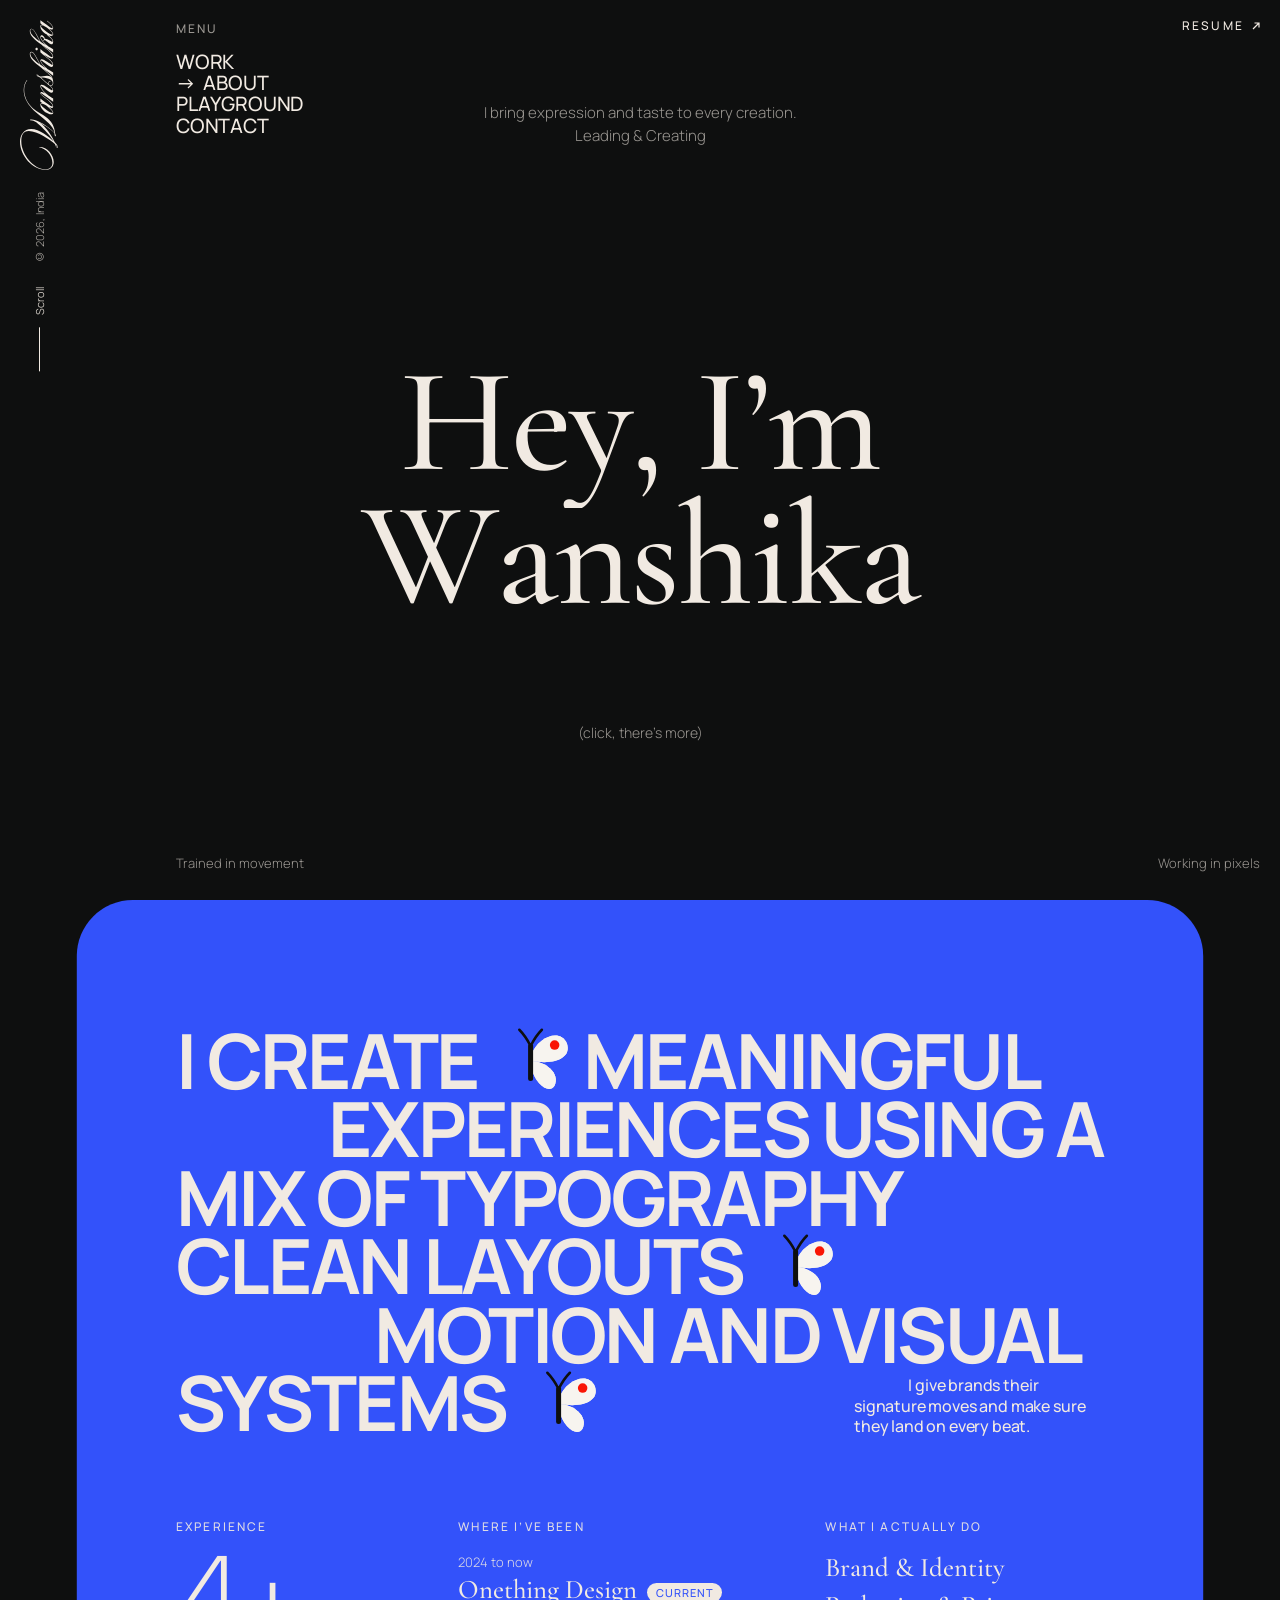
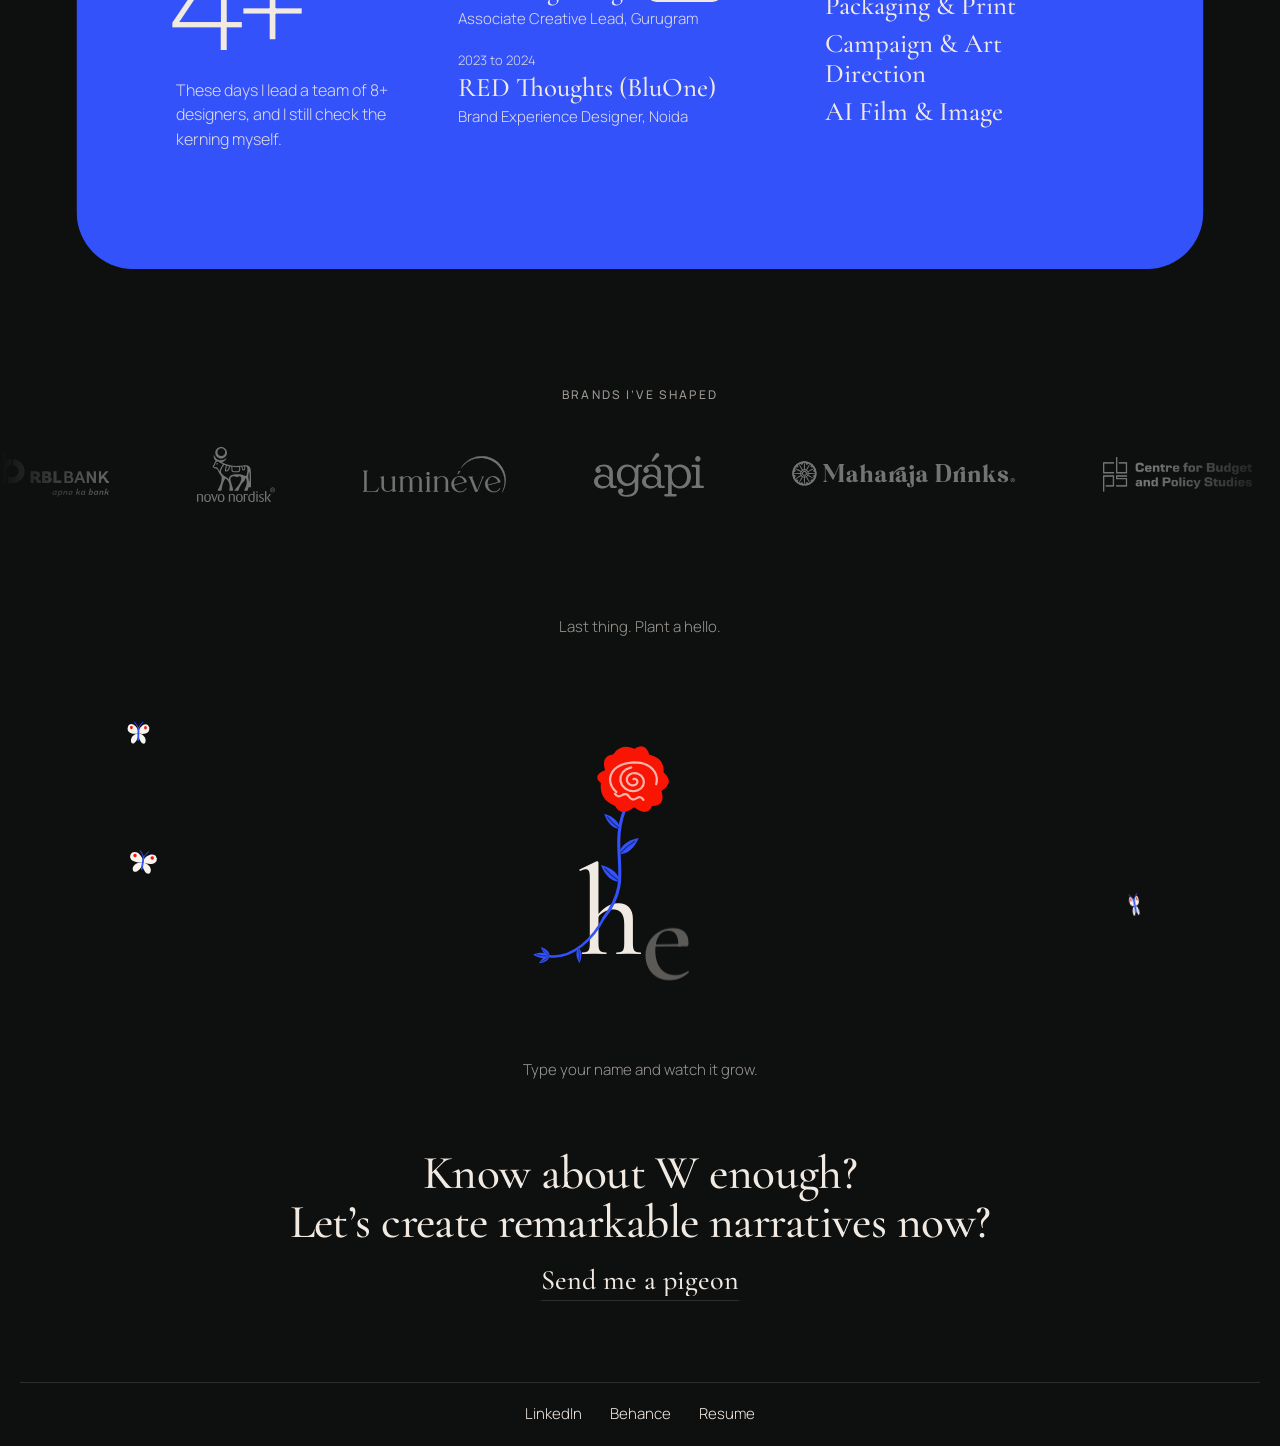
==== commit 10bb72e9: "Logo grid on intro, moving strip on About" ====
--- a/about/index.html
+++ b/about/index.html
@@ -176,6 +176,18 @@
   .gfoot{width:100%}
 }
 
+
+/* ---------- brands strip, between the story and the garden ---------- */
+.brands{padding:13vh 0 0}
+.brands-lab{justify-content:center; margin:0 0 30px}
+.brands-strip{overflow:hidden; -webkit-mask:linear-gradient(90deg,transparent,#000 10%,#000 90%,transparent); mask:linear-gradient(90deg,transparent,#000 10%,#000 90%,transparent)}
+.brands-track{display:flex; align-items:center; width:max-content; height:84px; animation:brands 22s linear infinite}
+.brands-strip:hover .brands-track{animation-play-state:paused}
+.brands-track img{display:block; height:var(--h); width:auto; margin-right:88px; filter:grayscale(1); opacity:.42; transition:opacity .45s var(--ease)}
+.brands-track img.dim{opacity:.3}
+.brands-track img:hover{opacity:1}
+@keyframes brands{to{transform:translateX(-50%)}}
+@media (max-width:820px){ .brands{padding-top:9vh} .brands-track{height:60px; animation-duration:16s} .brands-track img{height:calc(var(--h) * .68); margin-right:52px} }
 @media (prefers-reduced-motion: reduce){
   *,*::before,*::after{transition-duration:.01ms !important; animation:none !important; transition-delay:0s !important}
 }
@@ -194,7 +206,7 @@
 
 <div class="rail">
   <a href="/" class="rail-mark" aria-label="Wanshika, back to work" data-wm></a>
-  <span class="rail-meta">&copy; 2026 &nbsp;Gurugram, IN</span>
+  <span class="rail-meta">&copy; 2026, India</span>
   <span class="rail-scroll" aria-hidden="true"><i></i>Scroll</span>
 </div>
 
@@ -268,6 +280,12 @@
         </ul>
       </div>
     </div>
+  </section>
+
+
+  <section class="brands" aria-label="Brands I've shaped">
+    <h3 class="lbl brands-lab">Brands I’ve shaped</h3>
+    <div class="brands-strip"><div class="brands-track"><img src="../assets/logos/rbl.svg" alt="RBL Bank" style="--h:44px" draggable="false"><img src="../assets/logos/novo.svg" alt="Novo Nordisk" style="--h:55px" draggable="false"><img src="../assets/logos/lumineve.svg" alt="Lumineve" style="--h:37px" draggable="false"><img src="../assets/logos/agapi.svg" alt="Agapi" style="--h:44px" draggable="false"><img src="../assets/logos/maharaja.svg" alt="Maharaja Drinks" style="--h:27px" draggable="false"><img src="../assets/logos/cbps.svg" alt="Centre for Budget and Policy Studies" style="--h:35px" draggable="false"><img src="../assets/logos/bitgrit.svg" alt="Bitgrit" style="--h:40px" draggable="false"><img src="../assets/logos/dat.svg" alt="DAT Freight & Analytics" style="--h:47px" draggable="false" class=dim><img src="../assets/logos/hom.png" alt="HOM Healthcare" style="--h:51px" draggable="false"><img src="../assets/logos/bluone.png" alt="BluOne Ink" style="--h:56px" draggable="false"><img src="../assets/logos/rbl.svg" alt="" style="--h:44px" draggable="false"><img src="../assets/logos/novo.svg" alt="" style="--h:55px" draggable="false"><img src="../assets/logos/lumineve.svg" alt="" style="--h:37px" draggable="false"><img src="../assets/logos/agapi.svg" alt="" style="--h:44px" draggable="false"><img src="../assets/logos/maharaja.svg" alt="" style="--h:27px" draggable="false"><img src="../assets/logos/cbps.svg" alt="" style="--h:35px" draggable="false"><img src="../assets/logos/bitgrit.svg" alt="" style="--h:40px" draggable="false"><img src="../assets/logos/dat.svg" alt="" style="--h:47px" draggable="false" class=dim><img src="../assets/logos/hom.png" alt="" style="--h:51px" draggable="false"><img src="../assets/logos/bluone.png" alt="" style="--h:56px" draggable="false"></div></div>
   </section>
 
   <section class="garden" id="contact" aria-labelledby="gAsk">
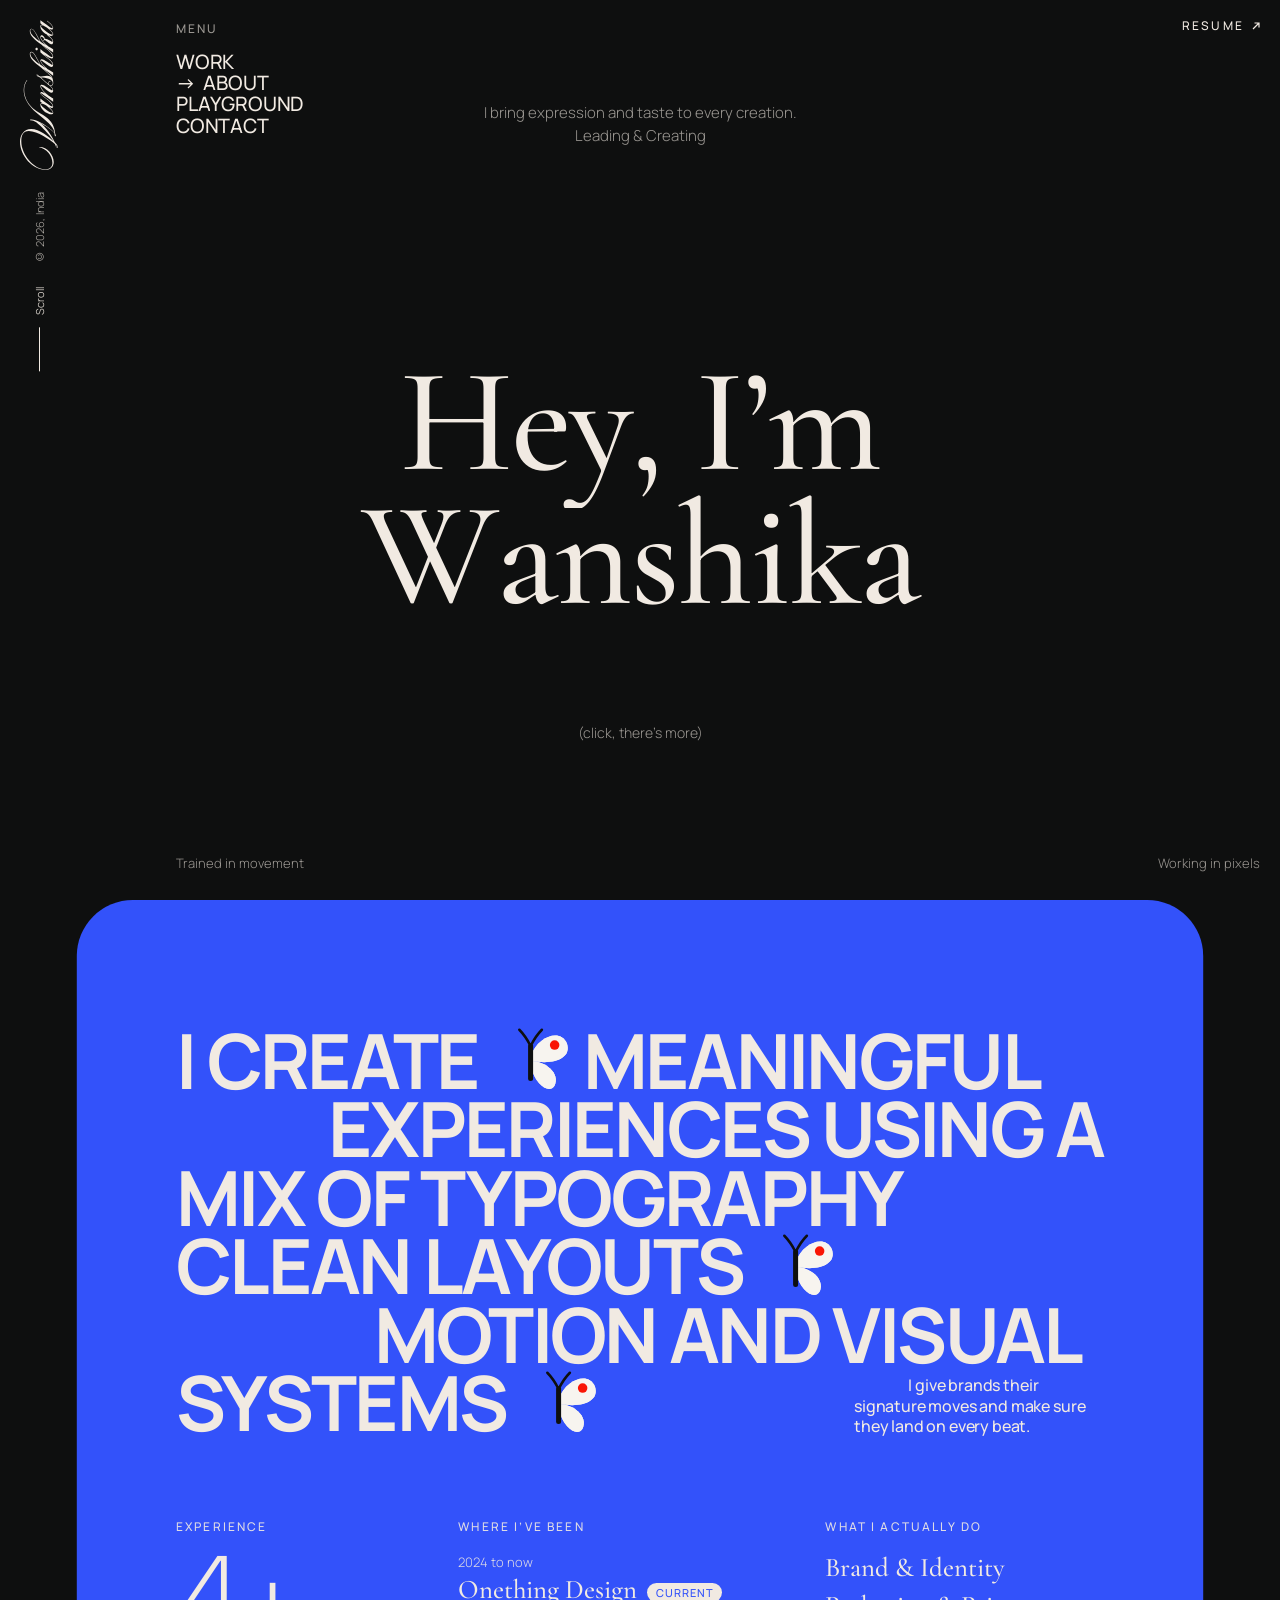
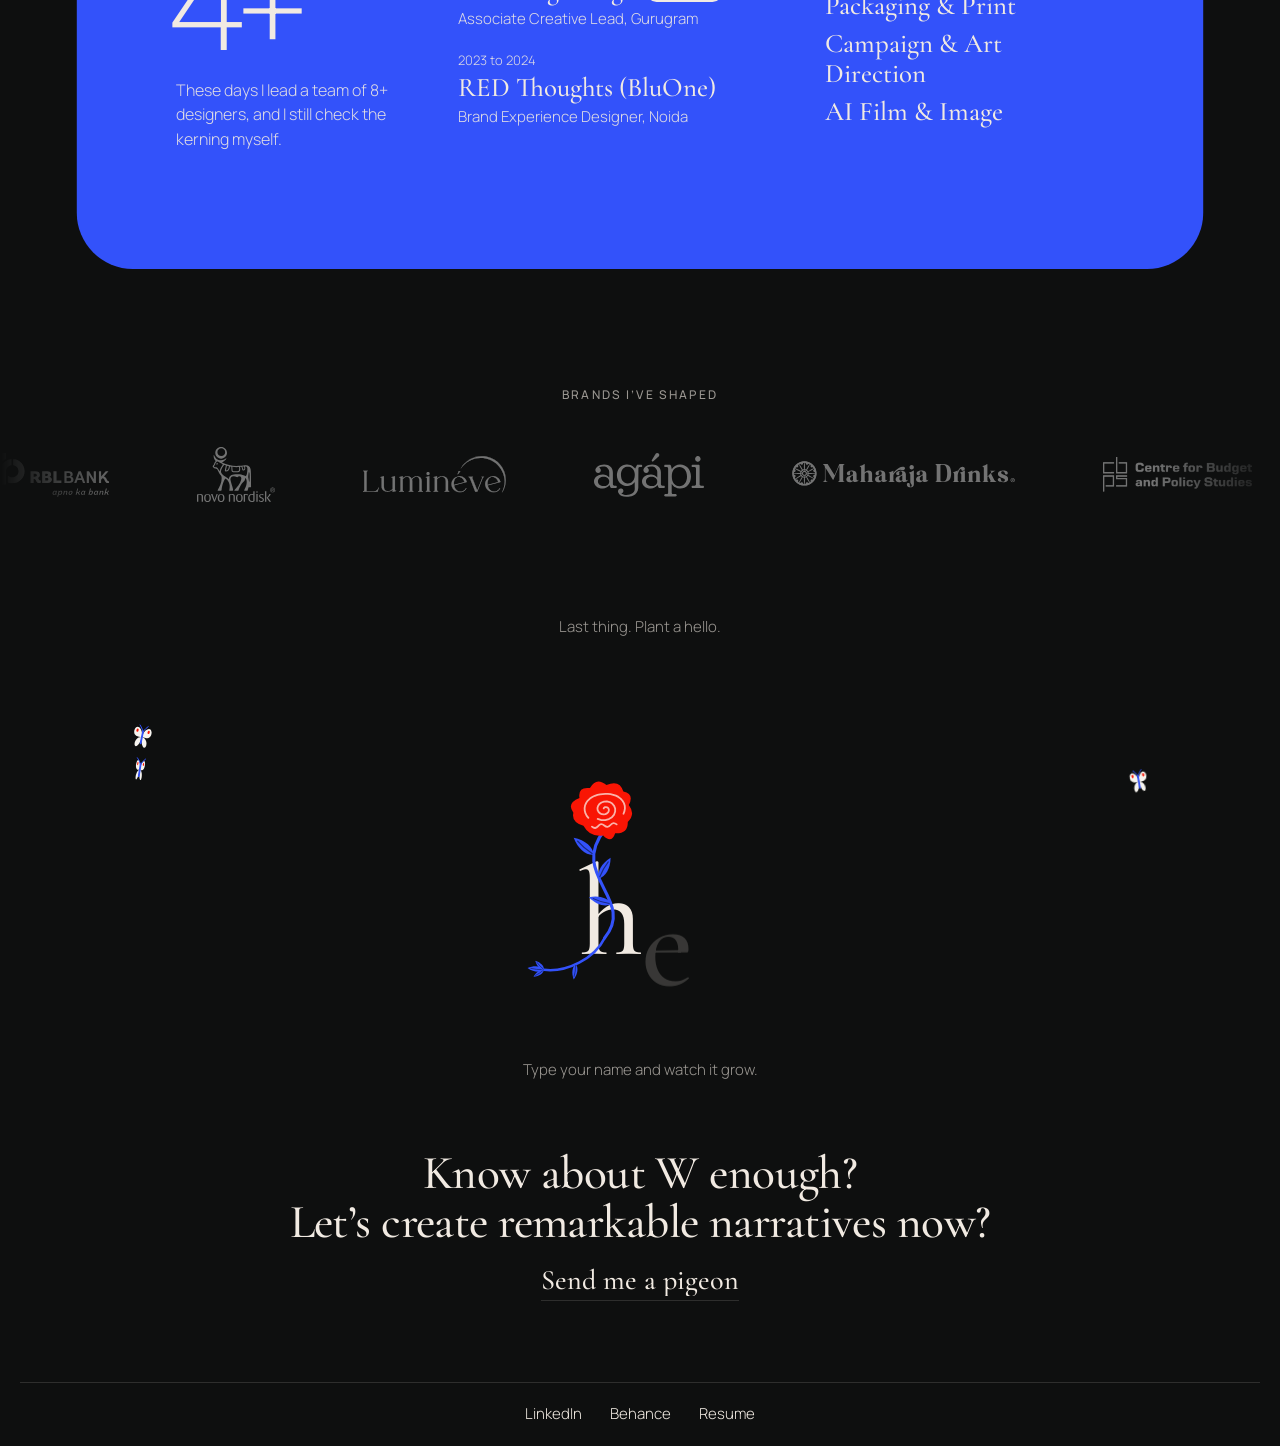
==== commit f5f9a080: "Add analytics and a 404 page" ====
--- a/about/index.html
+++ b/about/index.html
@@ -201,6 +201,22 @@
 .m-cross{--m:url([data-uri])}
 .m-mukula{--m:url([data-uri])}
 </style>
+<!-- Analytics: Vercel Web Analytics + Speed Insights. step() logs a moment as its own entry under Pages, e.g. /step/past-intro -->
+<script>
+window.va = window.va || function () { (window.vaq = window.vaq || []).push(arguments); };
+window.si = window.si || function () { (window.siq = window.siq || []).push(arguments); };
+window.step = function (p) { try { window.va("pageview", { route: p, path: p }); } catch (e) {} };
+document.addEventListener("click", function (e) {
+  var a = e.target.closest && e.target.closest("a[href]"); if (!a) return;
+  var h = a.getAttribute("href") || "";
+  if (/drive\.google|docs\.google|resume/i.test(h) || /resume/i.test(a.textContent)) step("/step/opened-resume");
+  else if (/^mailto:/i.test(h)) step("/step/clicked-email");
+  else if (/linkedin\.com/i.test(h)) step("/step/clicked-linkedin");
+  else if (/behance\.net/i.test(h)) step("/step/clicked-behance");
+}, true);
+</script>
+<script defer src="/_vercel/insights/script.js"></script>
+<script defer src="/_vercel/speed-insights/script.js"></script>
 </head>
 <body>
 
@@ -788,5 +804,10 @@
 });
 })();
 </script>
+<script>
+/* analytics: someone reached "Plant a hello" */
+(function(){ var c = document.getElementById("contact"); if (!c || !("IntersectionObserver" in window)) return;
+  var io = new IntersectionObserver(function(es){ if (es[0].isIntersecting){ io.disconnect(); if (window.step) step("/step/finished/about"); } }, {threshold:.35}); io.observe(c); })();
+</script>
 </body>
 </html>
